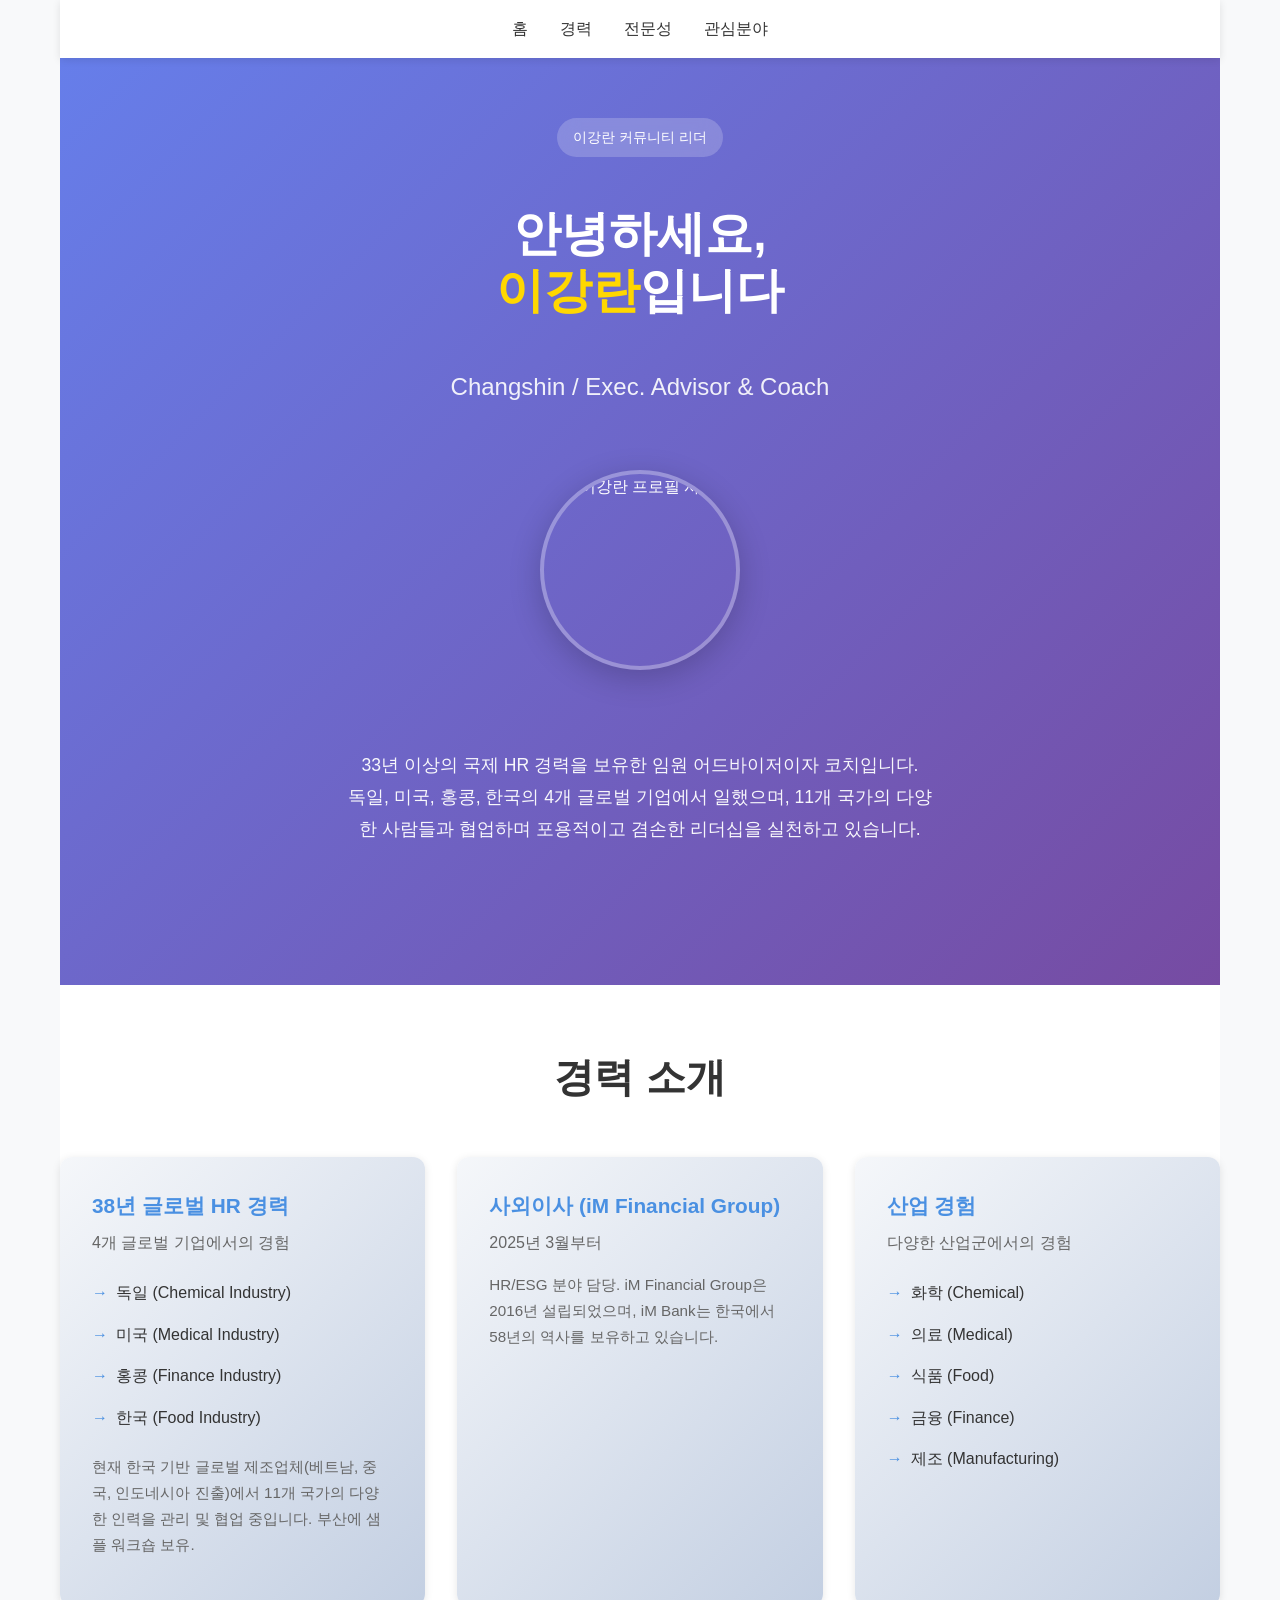
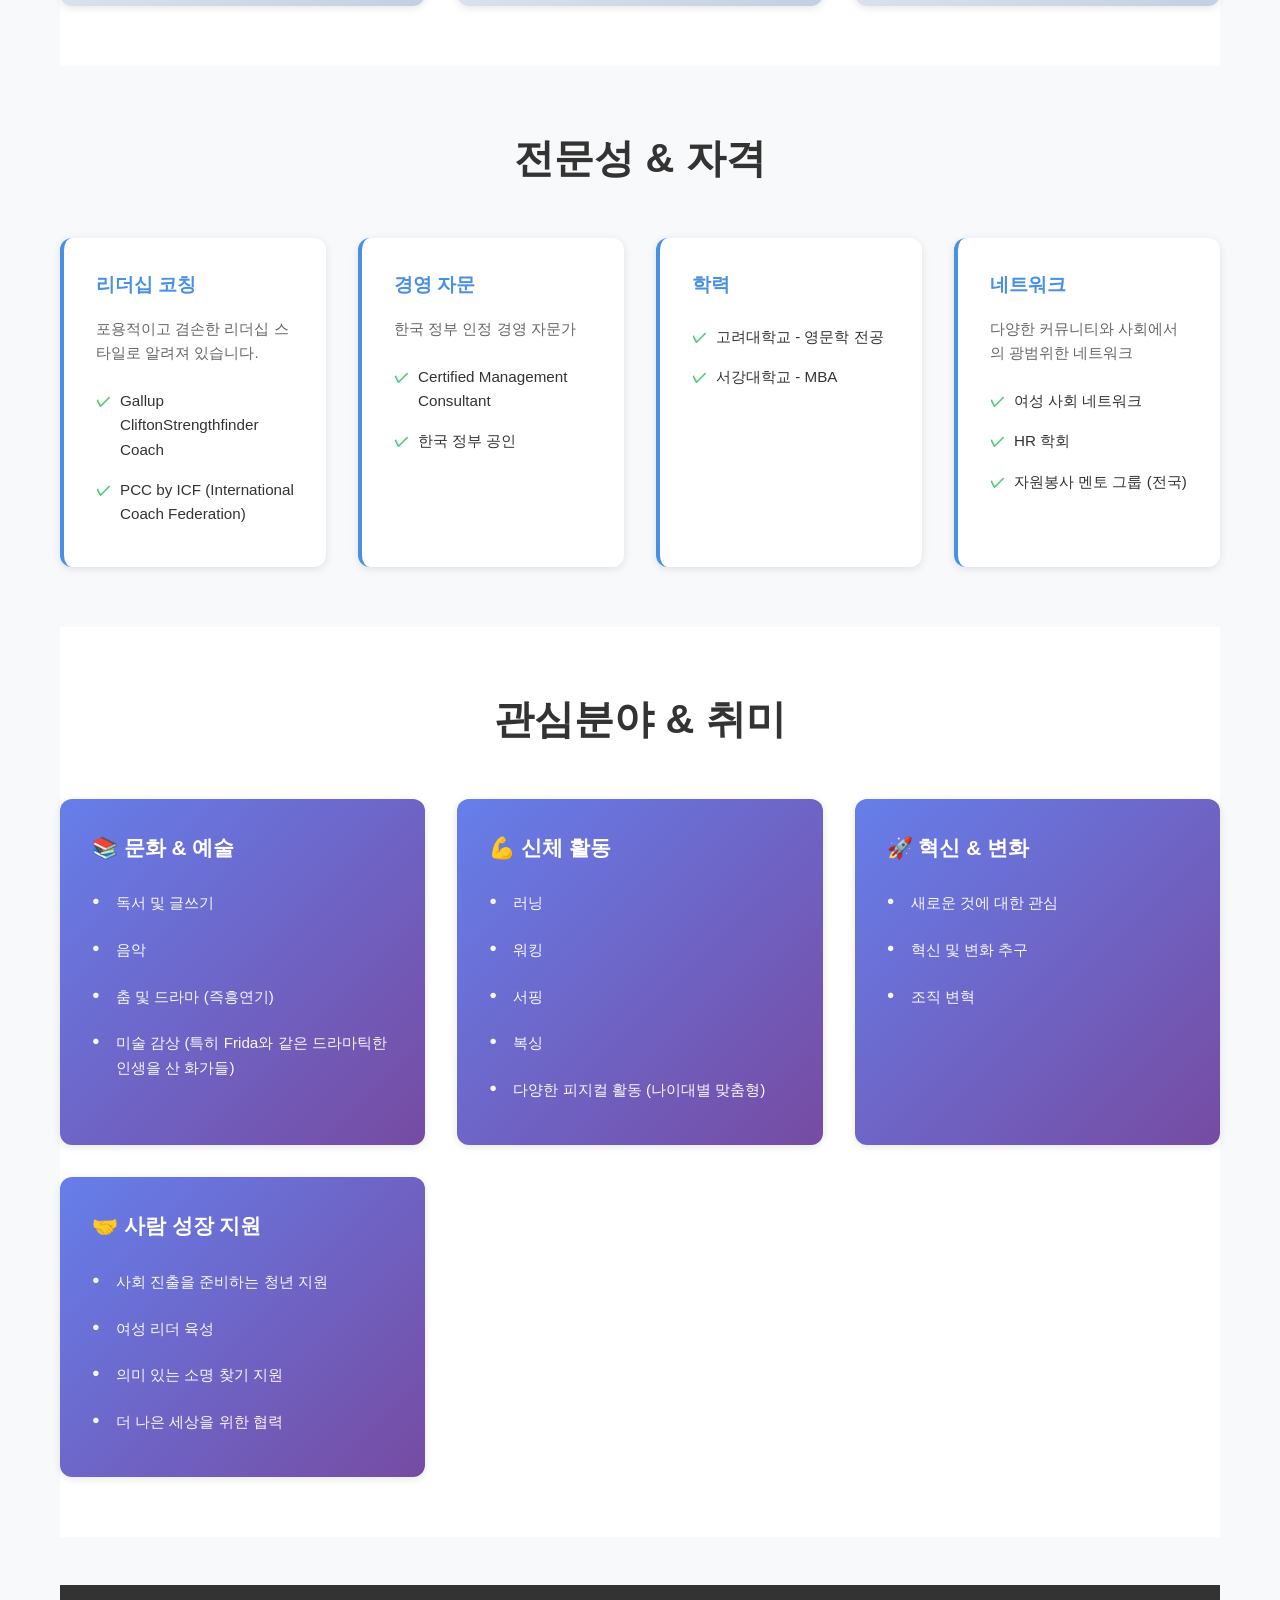
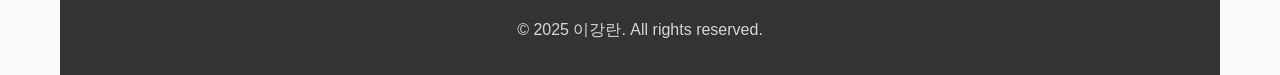
==== index.html @ 1a4e5a0e "초기 홈페이지 및 To-Do List 애플리케이션 업로드" ====
<!DOCTYPE html>
<html lang="ko">
<head>
    <meta charset="UTF-8">
    <meta name="viewport" content="width=device-width, initial-scale=1.0">
    <title>이강란 - Changshin / Exec. Advisor & Coach</title>
    <link rel="stylesheet" href="style.css">
</head>
<body>
    <div class="container">
        <!-- 헤더 -->
        <header class="header">
            <nav class="navbar">
                <ul class="nav-menu">
                    <li><a href="#home">홈</a></li>
                    <li><a href="#about">경력</a></li>
                    <li><a href="#expertise">전문성</a></li>
                    <li><a href="#interests">관심분야</a></li>
                </ul>
            </nav>
        </header>

        <!-- 메인 섹션 -->
        <section id="home" class="hero">
            <div class="hero-content">
                <div class="badge">이강란 커뮤니티 리더</div>
                
                <h1>안녕하세요,<br><span class="highlight">이강란</span>입니다</h1>
                
                <p class="subtitle">Changshin / Exec. Advisor & Coach</p>
                
                <!-- 프로필 이미지 -->
                <div class="profile-image-container">
                    <img src="profile.jpg" alt="이강란 프로필 사진" class="profile-image">
                </div>
                
                <p class="bio">
                    33년 이상의 국제 HR 경력을 보유한 임원 어드바이저이자 코치입니다.
                    <br>
                    독일, 미국, 홍콩, 한국의 4개 글로벌 기업에서 일했으며, 
                    11개 국가의 다양한 사람들과 협업하며 포용적이고 겸손한 리더십을 실천하고 있습니다.
                </p>

                <!-- 버튼 자리 (나중에 추가) -->
                <div class="buttons-container">
                    <!-- 버튼들이 여기 들어갈 예정 -->
                </div>
            </div>
        </section>

        <!-- 경력 섹션 -->
        <section id="about" class="about">
            <h2>경력 소개</h2>
            <div class="career-timeline">
                <div class="career-item">
                    <h3>38년 글로벌 HR 경력</h3>
                    <p>4개 글로벌 기업에서의 경험</p>
                    <ul>
                        <li>독일 (Chemical Industry)</li>
                        <li>미국 (Medical Industry)</li>
                        <li>홍콩 (Finance Industry)</li>
                        <li>한국 (Food Industry)</li>
                    </ul>
                    <p class="description">현재 한국 기반 글로벌 제조업체(베트남, 중국, 인도네시아 진출)에서 11개 국가의 다양한 인력을 관리 및 협업 중입니다. 부산에 샘플 워크숍 보유.</p>
                </div>

                <div class="career-item">
                    <h3>사외이사 (iM Financial Group)</h3>
                    <p>2025년 3월부터</p>
                    <p class="description">HR/ESG 분야 담당. iM Financial Group은 2016년 설립되었으며, iM Bank는 한국에서 58년의 역사를 보유하고 있습니다.</p>
                </div>

                <div class="career-item">
                    <h3>산업 경험</h3>
                    <p>다양한 산업군에서의 경험</p>
                    <ul>
                        <li>화학 (Chemical)</li>
                        <li>의료 (Medical)</li>
                        <li>식품 (Food)</li>
                        <li>금융 (Finance)</li>
                        <li>제조 (Manufacturing)</li>
                    </ul>
                </div>
            </div>
        </section>

        <!-- 전문성 섹션 -->
        <section id="expertise" class="expertise">
            <h2>전문성 & 자격</h2>
            <div class="expertise-grid">
                <div class="expertise-card">
                    <h3>리더십 코칭</h3>
                    <p>포용적이고 겸손한 리더십 스타일로 알려져 있습니다.</p>
                    <ul>
                        <li>Gallup CliftonStrengthfinder Coach</li>
                        <li>PCC by ICF (International Coach Federation)</li>
                    </ul>
                </div>

                <div class="expertise-card">
                    <h3>경영 자문</h3>
                    <p>한국 정부 인정 경영 자문가</p>
                    <ul>
                        <li>Certified Management Consultant</li>
                        <li>한국 정부 공인</li>
                    </ul>
                </div>

                <div class="expertise-card">
                    <h3>학력</h3>
                    <ul>
                        <li>고려대학교 - 영문학 전공</li>
                        <li>서강대학교 - MBA</li>
                    </ul>
                </div>

                <div class="expertise-card">
                    <h3>네트워크</h3>
                    <p>다양한 커뮤니티와 사회에서의 광범위한 네트워크</p>
                    <ul>
                        <li>여성 사회 네트워크</li>
                        <li>HR 학회</li>
                        <li>자원봉사 멘토 그룹 (전국)</li>
                    </ul>
                </div>
            </div>
        </section>

        <!-- 관심분야 & 취미 섹션 -->
        <section id="interests" class="interests">
            <h2>관심분야 & 취미</h2>
            <div class="interests-container">
                <div class="interest-category">
                    <h3>📚 문화 & 예술</h3>
                    <ul>
                        <li>독서 및 글쓰기</li>
                        <li>음악</li>
                        <li>춤 및 드라마 (즉흥연기)</li>
                        <li>미술 감상 (특히 Frida와 같은 드라마틱한 인생을 산 화가들)</li>
                    </ul>
                </div>

                <div class="interest-category">
                    <h3>💪 신체 활동</h3>
                    <ul>
                        <li>러닝</li>
                        <li>워킹</li>
                        <li>서핑</li>
                        <li>복싱</li>
                        <li>다양한 피지컬 활동 (나이대별 맞춤형)</li>
                    </ul>
                </div>

                <div class="interest-category">
                    <h3>🚀 혁신 & 변화</h3>
                    <ul>
                        <li>새로운 것에 대한 관심</li>
                        <li>혁신 및 변화 추구</li>
                        <li>조직 변혁</li>
                    </ul>
                </div>

                <div class="interest-category">
                    <h3>🤝 사람 성장 지원</h3>
                    <ul>
                        <li>사회 진출을 준비하는 청년 지원</li>
                        <li>여성 리더 육성</li>
                        <li>의미 있는 소명 찾기 지원</li>
                        <li>더 나은 세상을 위한 협력</li>
                    </ul>
                </div>
            </div>
        </section>

        <!-- 풋터 -->
        <footer class="footer">
            <p>&copy; 2025 이강란. All rights reserved.</p>
        </footer>
    </div>
</body>
</html>
---- style.css ----
/* 기본 스타일 */
* {
    margin: 0;
    padding: 0;
    box-sizing: border-box;
}

:root {
    --primary-color: #4a90e2;
    --secondary-color: #50c878;
    --text-dark: #333333;
    --text-light: #666666;
    --background: #f8f9fa;
    --white: #ffffff;
    --shadow: 0 2px 8px rgba(0, 0, 0, 0.1);
    --shadow-lg: 0 4px 16px rgba(0, 0, 0, 0.15);
}

body {
    font-family: -apple-system, BlinkMacSystemFont, 'Segoe UI', 'Noto Sans', Helvetica, Arial, sans-serif;
    line-height: 1.6;
    color: var(--text-dark);
    background-color: var(--background);
}

.container {
    max-width: 1200px;
    margin: 0 auto;
    padding: 0 20px;
}

/* 헤더 & 네비게이션 */
header.header {
    background-color: var(--white);
    padding: 1rem 0;
    position: sticky;
    top: 0;
    z-index: 100;
    box-shadow: var(--shadow);
}

.navbar {
    display: flex;
    justify-content: center;
}

.nav-menu {
    list-style: none;
    display: flex;
    gap: 2rem;
}

.nav-menu a {
    text-decoration: none;
    color: var(--text-dark);
    font-weight: 500;
    transition: color 0.3s ease;
}

.nav-menu a:hover {
    color: var(--primary-color);
}

/* 히어로 섹션 */
.hero {
    background: linear-gradient(135deg, #667eea 0%, #764ba2 100%);
    color: var(--white);
    padding: 60px 0;
    text-align: center;
}

.hero-content {
    display: flex;
    flex-direction: column;
    align-items: center;
    gap: 2rem;
}

.badge {
    display: inline-block;
    background-color: rgba(255, 255, 255, 0.2);
    padding: 8px 16px;
    border-radius: 20px;
    font-size: 0.9rem;
    font-weight: 500;
    backdrop-filter: blur(10px);
}

.hero h1 {
    font-size: 3rem;
    font-weight: 700;
    line-height: 1.2;
    margin: 1rem 0;
}

.hero h1 .highlight {
    color: #ffd700;
    display: inline-block;
}

.subtitle {
    font-size: 1.5rem;
    font-weight: 500;
    opacity: 0.9;
}

.bio {
    font-size: 1.1rem;
    max-width: 600px;
    line-height: 1.8;
    opacity: 0.95;
    margin: 1rem 0;
}

/* 프로필 이미지 */
.profile-image-container {
    display: flex;
    justify-content: center;
    margin: 2rem 0;
}

.profile-image {
    width: 200px;
    height: 200px;
    border-radius: 50%;
    object-fit: cover;
    border: 4px solid rgba(255, 255, 255, 0.3);
    box-shadow: 0 8px 32px rgba(0, 0, 0, 0.2);
    transition: transform 0.3s ease, box-shadow 0.3s ease;
}

.profile-image:hover {
    transform: scale(1.05);
    box-shadow: 0 12px 48px rgba(0, 0, 0, 0.3);
}

/* 버튼 컨테이너 */
.buttons-container {
    display: flex;
    gap: 1rem;
    flex-wrap: wrap;
    justify-content: center;
    margin-top: 2rem;
}

.btn {
    padding: 12px 28px;
    border: none;
    border-radius: 8px;
    font-size: 1rem;
    font-weight: 600;
    cursor: pointer;
    transition: all 0.3s ease;
    text-decoration: none;
    display: inline-block;
}

.btn-primary {
    background-color: var(--white);
    color: #667eea;
}

.btn-primary:hover {
    transform: translateY(-2px);
    box-shadow: var(--shadow-lg);
}

.btn-secondary {
    background-color: transparent;
    color: var(--white);
    border: 2px solid var(--white);
}

.btn-secondary:hover {
    background-color: var(--white);
    color: #667eea;
}

/* 섹션 기본 스타일 */
section {
    padding: 60px 0;
}

section h2 {
    font-size: 2.5rem;
    text-align: center;
    margin-bottom: 3rem;
    color: var(--text-dark);
}

/* 경력 섹션 */
.about {
    background-color: var(--white);
}

.career-timeline {
    display: grid;
    grid-template-columns: repeat(auto-fit, minmax(300px, 1fr));
    gap: 2rem;
}

.career-item {
    padding: 2rem;
    background: linear-gradient(135deg, #f5f7fa 0%, #c3cfe2 100%);
    border-radius: 12px;
    box-shadow: var(--shadow);
    transition: transform 0.3s ease, box-shadow 0.3s ease;
}

.career-item:hover {
    transform: translateY(-5px);
    box-shadow: var(--shadow-lg);
}

.career-item h3 {
    color: var(--primary-color);
    margin-bottom: 0.5rem;
    font-size: 1.3rem;
}

.career-item p {
    color: var(--text-light);
    margin-bottom: 1rem;
}

.description {
    font-size: 0.95rem;
    line-height: 1.7;
    color: var(--text-dark);
}

.career-item ul {
    list-style: none;
    margin: 1rem 0;
}

.career-item li {
    padding: 0.5rem 0;
    padding-left: 1.5rem;
    position: relative;
    color: var(--text-dark);
}

.career-item li:before {
    content: "→";
    position: absolute;
    left: 0;
    color: var(--primary-color);
    font-weight: bold;
}

/* 전문성 섹션 */
.expertise {
    background-color: var(--background);
}

.expertise-grid {
    display: grid;
    grid-template-columns: repeat(auto-fit, minmax(250px, 1fr));
    gap: 2rem;
}

.expertise-card {
    background: var(--white);
    padding: 2rem;
    border-radius: 12px;
    box-shadow: var(--shadow);
    border-left: 4px solid var(--primary-color);
    transition: all 0.3s ease;
}

.expertise-card:hover {
    transform: translateY(-5px);
    box-shadow: var(--shadow-lg);
}

.expertise-card h3 {
    color: var(--primary-color);
    margin-bottom: 1rem;
    font-size: 1.2rem;
}

.expertise-card p {
    color: var(--text-light);
    margin-bottom: 1rem;
    font-size: 0.95rem;
}

.expertise-card ul {
    list-style: none;
}

.expertise-card li {
    padding: 0.5rem 0;
    padding-left: 1.5rem;
    position: relative;
    color: var(--text-dark);
    font-size: 0.95rem;
}

.expertise-card li:before {
    content: "✓";
    position: absolute;
    left: 0;
    color: var(--secondary-color);
    font-weight: bold;
}

/* 관심분야 섹션 */
.interests {
    background-color: var(--white);
}

.interests-container {
    display: grid;
    grid-template-columns: repeat(auto-fit, minmax(280px, 1fr));
    gap: 2rem;
}

.interest-category {
    background: linear-gradient(135deg, #667eea 0%, #764ba2 100%);
    color: var(--white);
    padding: 2rem;
    border-radius: 12px;
    box-shadow: var(--shadow);
    transition: all 0.3s ease;
}

.interest-category:hover {
    transform: translateY(-5px);
    box-shadow: var(--shadow-lg);
}

.interest-category h3 {
    font-size: 1.3rem;
    margin-bottom: 1rem;
    font-weight: 600;
}

.interest-category ul {
    list-style: none;
}

.interest-category li {
    padding: 0.7rem 0;
    padding-left: 1.5rem;
    position: relative;
    font-size: 0.95rem;
    opacity: 0.95;
}

.interest-category li:before {
    content: "●";
    position: absolute;
    left: 0;
    font-size: 0.8rem;
}

/* 풋터 */
.footer {
    background-color: var(--text-dark);
    color: var(--white);
    text-align: center;
    padding: 2rem 0;
    margin-top: 3rem;
}

.footer p {
    opacity: 0.8;
}

/* 반응형 디자인 */
@media (max-width: 768px) {
    .hero h1 {
        font-size: 2rem;
    }

    .subtitle {
        font-size: 1.2rem;
    }

    .nav-menu {
        gap: 1rem;
    }

    .nav-menu a {
        font-size: 0.9rem;
    }

    section h2 {
        font-size: 1.8rem;
        margin-bottom: 2rem;
    }

    section {
        padding: 40px 0;
    }

    .career-timeline,
    .expertise-grid,
    .interests-container {
        gap: 1.5rem;
    }

    .profile-image {
        width: 150px;
        height: 150px;
    }

    .buttons-container {
        flex-direction: column;
        align-items: center;
    }

    .btn {
        width: 100%;
        max-width: 300px;
    }
}

@media (max-width: 480px) {
    .hero h1 {
        font-size: 1.5rem;
    }

    .hero {
        padding: 40px 0;
    }

    .nav-menu {
        flex-direction: column;
        gap: 0.5rem;
        text-align: center;
    }

    section h2 {
        font-size: 1.5rem;
    }

    .profile-image {
        width: 120px;
        height: 120px;
    }
}
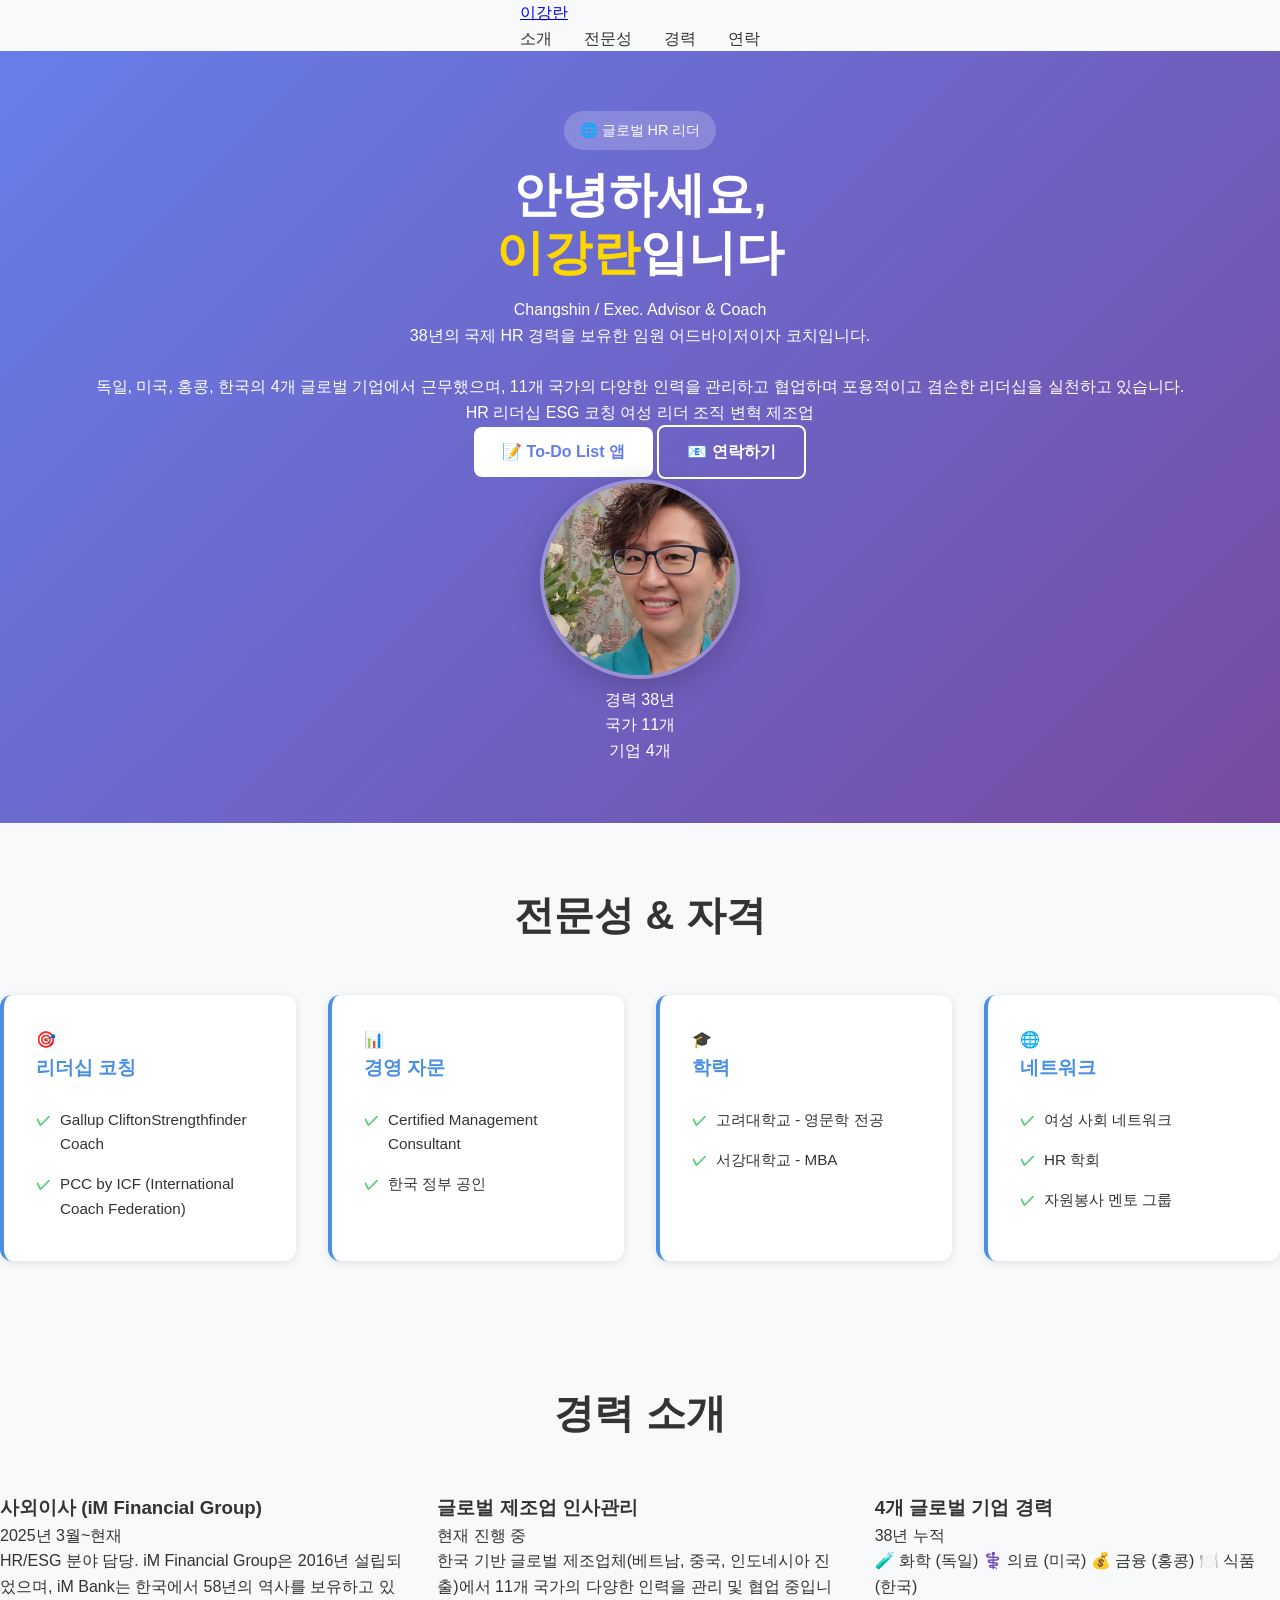
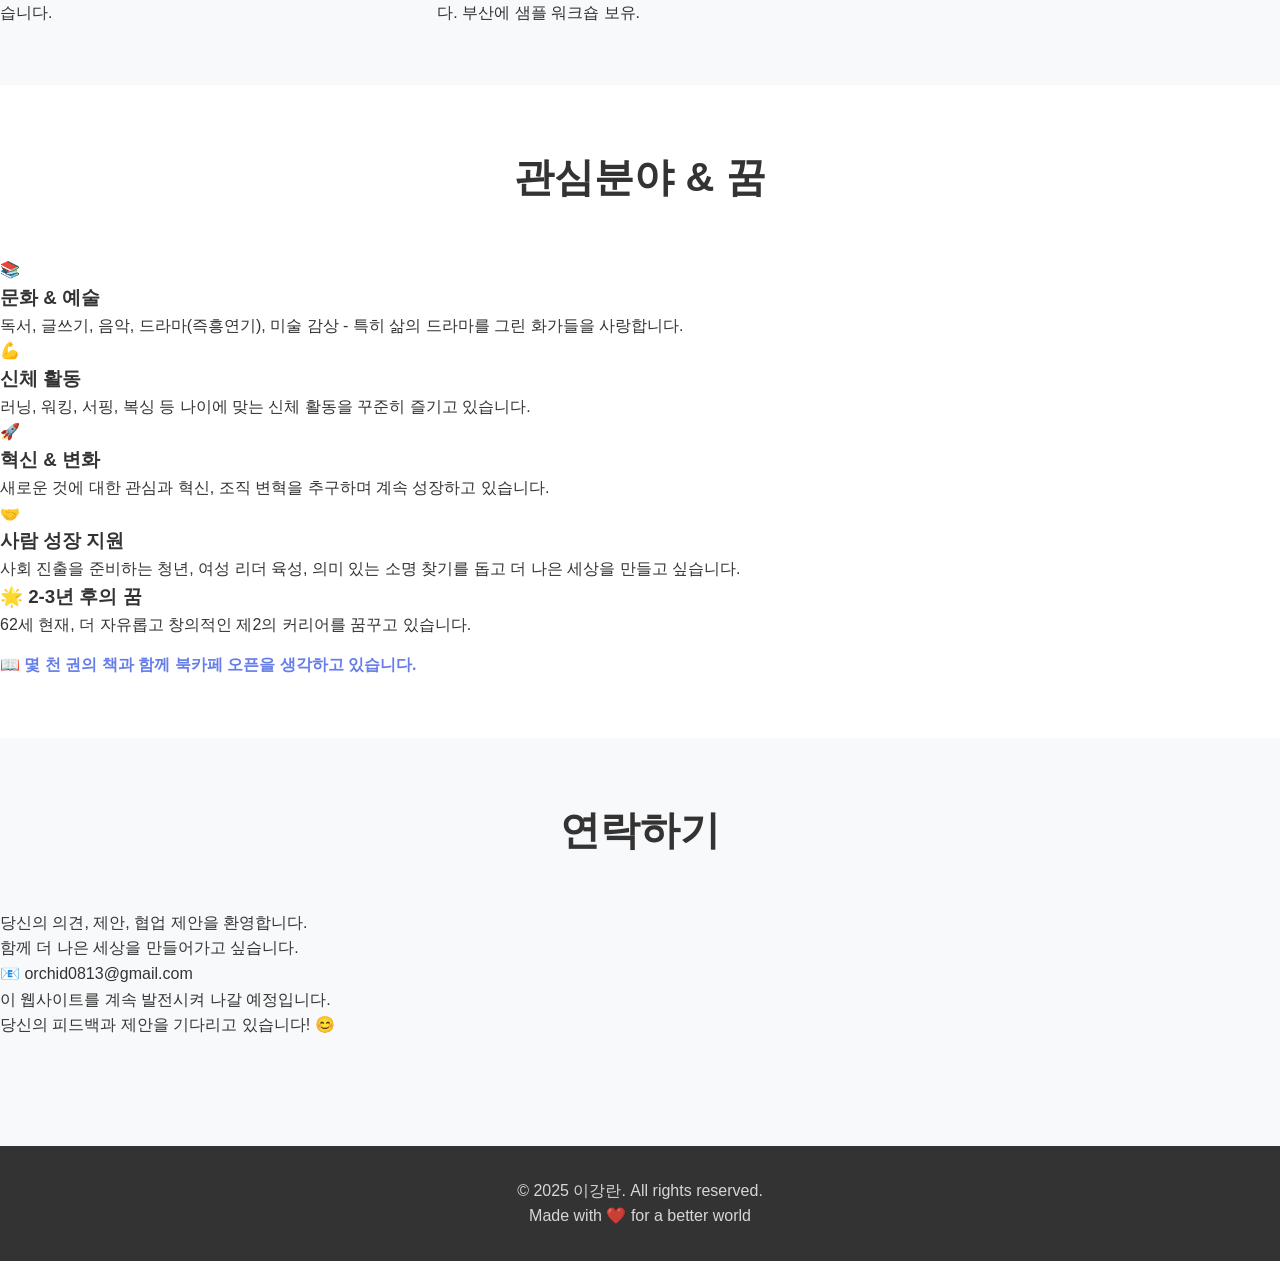
==== commit 37bd1c1d: "Kim Sung mi 스타일로 홈페이지 완전 리디자인" ====
--- a/index.html
+++ b/index.html
@@ -7,175 +7,248 @@
     <link rel="stylesheet" href="style.css">
 </head>
 <body>
-    <div class="container">
-        <!-- 헤더 -->
-        <header class="header">
-            <nav class="navbar">
+    <div class="main-container">
+        <!-- 네비게이션 -->
+        <nav class="navbar">
+            <div class="nav-content">
+                <a href="#" class="logo">이강란</a>
                 <ul class="nav-menu">
-                    <li><a href="#home">홈</a></li>
-                    <li><a href="#about">경력</a></li>
+                    <li><a href="#about">소개</a></li>
                     <li><a href="#expertise">전문성</a></li>
-                    <li><a href="#interests">관심분야</a></li>
+                    <li><a href="#career">경력</a></li>
+                    <li><a href="#contact">연락</a></li>
                 </ul>
-            </nav>
-        </header>
-
-        <!-- 메인 섹션 -->
-        <section id="home" class="hero">
-            <div class="hero-content">
-                <div class="badge">이강란 커뮤니티 리더</div>
-                
-                <h1>안녕하세요,<br><span class="highlight">이강란</span>입니다</h1>
-                
-                <p class="subtitle">Changshin / Exec. Advisor & Coach</p>
-                
-                <!-- 프로필 이미지 -->
-                <div class="profile-image-container">
-                    <img src="profile.jpg" alt="이강란 프로필 사진" class="profile-image">
-                </div>
-                
-                <p class="bio">
-                    33년 이상의 국제 HR 경력을 보유한 임원 어드바이저이자 코치입니다.
-                    <br>
-                    독일, 미국, 홍콩, 한국의 4개 글로벌 기업에서 일했으며, 
-                    11개 국가의 다양한 사람들과 협업하며 포용적이고 겸손한 리더십을 실천하고 있습니다.
-                </p>
-
-                <!-- 버튼 자리 (나중에 추가) -->
-                <div class="buttons-container">
-                    <!-- 버튼들이 여기 들어갈 예정 -->
+            </div>
+        </nav>
+
+        <!-- 메인 히어로 섹션 -->
+        <section class="hero" id="about">
+            <div class="hero-wrapper">
+                <!-- 좌측: 프로필 정보 -->
+                <div class="hero-left">
+                    <div class="badge-container">
+                        <span class="badge">🌐 글로벌 HR 리더</span>
+                    </div>
+                    
+                    <h1 class="hero-title">
+                        안녕하세요,<br>
+                        <span class="highlight">이강란</span>입니다
+                    </h1>
+                    
+                    <p class="hero-subtitle">Changshin / Exec. Advisor & Coach</p>
+                    
+                    <p class="hero-description">
+                        38년의 국제 HR 경력을 보유한 임원 어드바이저이자 코치입니다.
+                        <br><br>
+                        독일, 미국, 홍콩, 한국의 4개 글로벌 기업에서 근무했으며, 
+                        11개 국가의 다양한 인력을 관리하고 협업하며 포용적이고 겸손한 리더십을 실천하고 있습니다.
+                    </p>
+
+                    <!-- 역할/분야 태그 -->
+                    <div class="tags-container">
+                        <span class="tag">HR 리더십</span>
+                        <span class="tag">ESG</span>
+                        <span class="tag">코칭</span>
+                        <span class="tag">여성 리더</span>
+                        <span class="tag">조직 변혁</span>
+                        <span class="tag">제조업</span>
+                    </div>
+
+                    <!-- 액션 버튼 -->
+                    <div class="cta-buttons">
+                        <a href="todo.html" class="btn btn-primary">📝 To-Do List 앱</a>
+                        <a href="#contact" class="btn btn-secondary">📧 연락하기</a>
+                    </div>
+                </div>
+
+                <!-- 우측: 프로필 사진 -->
+                <div class="hero-right">
+                    <div class="profile-circle">
+                        <img src="profile.jpg.jpeg" alt="이강란 프로필 사진" class="profile-image">
+                    </div>
+                    <div class="profile-info">
+                        <div class="info-item">
+                            <span class="info-label">경력</span>
+                            <span class="info-value">38년</span>
+                        </div>
+                        <div class="info-item">
+                            <span class="info-label">국가</span>
+                            <span class="info-value">11개</span>
+                        </div>
+                        <div class="info-item">
+                            <span class="info-label">기업</span>
+                            <span class="info-value">4개</span>
+                        </div>
+                    </div>
+                </div>
+            </div>
+        </section>
+
+        <!-- 전문성 섹션 -->
+        <section class="expertise" id="expertise">
+            <div class="section-wrapper">
+                <h2>전문성 & 자격</h2>
+                
+                <div class="expertise-grid">
+                    <div class="expertise-card">
+                        <div class="expertise-icon">🎯</div>
+                        <h3>리더십 코칭</h3>
+                        <ul>
+                            <li>Gallup CliftonStrengthfinder Coach</li>
+                            <li>PCC by ICF (International Coach Federation)</li>
+                        </ul>
+                    </div>
+
+                    <div class="expertise-card">
+                        <div class="expertise-icon">📊</div>
+                        <h3>경영 자문</h3>
+                        <ul>
+                            <li>Certified Management Consultant</li>
+                            <li>한국 정부 공인</li>
+                        </ul>
+                    </div>
+
+                    <div class="expertise-card">
+                        <div class="expertise-icon">🎓</div>
+                        <h3>학력</h3>
+                        <ul>
+                            <li>고려대학교 - 영문학 전공</li>
+                            <li>서강대학교 - MBA</li>
+                        </ul>
+                    </div>
+
+                    <div class="expertise-card">
+                        <div class="expertise-icon">🌐</div>
+                        <h3>네트워크</h3>
+                        <ul>
+                            <li>여성 사회 네트워크</li>
+                            <li>HR 학회</li>
+                            <li>자원봉사 멘토 그룹</li>
+                        </ul>
+                    </div>
                 </div>
             </div>
         </section>
 
         <!-- 경력 섹션 -->
-        <section id="about" class="about">
-            <h2>경력 소개</h2>
-            <div class="career-timeline">
-                <div class="career-item">
-                    <h3>38년 글로벌 HR 경력</h3>
-                    <p>4개 글로벌 기업에서의 경험</p>
-                    <ul>
-                        <li>독일 (Chemical Industry)</li>
-                        <li>미국 (Medical Industry)</li>
-                        <li>홍콩 (Finance Industry)</li>
-                        <li>한국 (Food Industry)</li>
-                    </ul>
-                    <p class="description">현재 한국 기반 글로벌 제조업체(베트남, 중국, 인도네시아 진출)에서 11개 국가의 다양한 인력을 관리 및 협업 중입니다. 부산에 샘플 워크숍 보유.</p>
-                </div>
-
-                <div class="career-item">
-                    <h3>사외이사 (iM Financial Group)</h3>
-                    <p>2025년 3월부터</p>
-                    <p class="description">HR/ESG 분야 담당. iM Financial Group은 2016년 설립되었으며, iM Bank는 한국에서 58년의 역사를 보유하고 있습니다.</p>
-                </div>
-
-                <div class="career-item">
-                    <h3>산업 경험</h3>
-                    <p>다양한 산업군에서의 경험</p>
-                    <ul>
-                        <li>화학 (Chemical)</li>
-                        <li>의료 (Medical)</li>
-                        <li>식품 (Food)</li>
-                        <li>금융 (Finance)</li>
-                        <li>제조 (Manufacturing)</li>
-                    </ul>
-                </div>
-            </div>
-        </section>
-
-        <!-- 전문성 섹션 -->
-        <section id="expertise" class="expertise">
-            <h2>전문성 & 자격</h2>
-            <div class="expertise-grid">
-                <div class="expertise-card">
-                    <h3>리더십 코칭</h3>
-                    <p>포용적이고 겸손한 리더십 스타일로 알려져 있습니다.</p>
-                    <ul>
-                        <li>Gallup CliftonStrengthfinder Coach</li>
-                        <li>PCC by ICF (International Coach Federation)</li>
-                    </ul>
-                </div>
-
-                <div class="expertise-card">
-                    <h3>경영 자문</h3>
-                    <p>한국 정부 인정 경영 자문가</p>
-                    <ul>
-                        <li>Certified Management Consultant</li>
-                        <li>한국 정부 공인</li>
-                    </ul>
-                </div>
-
-                <div class="expertise-card">
-                    <h3>학력</h3>
-                    <ul>
-                        <li>고려대학교 - 영문학 전공</li>
-                        <li>서강대학교 - MBA</li>
-                    </ul>
-                </div>
-
-                <div class="expertise-card">
-                    <h3>네트워크</h3>
-                    <p>다양한 커뮤니티와 사회에서의 광범위한 네트워크</p>
-                    <ul>
-                        <li>여성 사회 네트워크</li>
-                        <li>HR 학회</li>
-                        <li>자원봉사 멘토 그룹 (전국)</li>
-                    </ul>
-                </div>
-            </div>
-        </section>
-
-        <!-- 관심분야 & 취미 섹션 -->
-        <section id="interests" class="interests">
-            <h2>관심분야 & 취미</h2>
-            <div class="interests-container">
-                <div class="interest-category">
-                    <h3>📚 문화 & 예술</h3>
-                    <ul>
-                        <li>독서 및 글쓰기</li>
-                        <li>음악</li>
-                        <li>춤 및 드라마 (즉흥연기)</li>
-                        <li>미술 감상 (특히 Frida와 같은 드라마틱한 인생을 산 화가들)</li>
-                    </ul>
-                </div>
-
-                <div class="interest-category">
-                    <h3>💪 신체 활동</h3>
-                    <ul>
-                        <li>러닝</li>
-                        <li>워킹</li>
-                        <li>서핑</li>
-                        <li>복싱</li>
-                        <li>다양한 피지컬 활동 (나이대별 맞춤형)</li>
-                    </ul>
-                </div>
-
-                <div class="interest-category">
-                    <h3>🚀 혁신 & 변화</h3>
-                    <ul>
-                        <li>새로운 것에 대한 관심</li>
-                        <li>혁신 및 변화 추구</li>
-                        <li>조직 변혁</li>
-                    </ul>
-                </div>
-
-                <div class="interest-category">
-                    <h3>🤝 사람 성장 지원</h3>
-                    <ul>
-                        <li>사회 진출을 준비하는 청년 지원</li>
-                        <li>여성 리더 육성</li>
-                        <li>의미 있는 소명 찾기 지원</li>
-                        <li>더 나은 세상을 위한 협력</li>
-                    </ul>
-                </div>
-            </div>
-        </section>
-
-        <!-- 풋터 -->
+        <section class="career" id="career">
+            <div class="section-wrapper">
+                <h2>경력 소개</h2>
+                
+                <div class="career-timeline">
+                    <div class="timeline-item">
+                        <div class="timeline-dot"></div>
+                        <div class="timeline-content">
+                            <h3>사외이사 (iM Financial Group)</h3>
+                            <p class="timeline-date">2025년 3월~현재</p>
+                            <p class="timeline-desc">
+                                HR/ESG 분야 담당. iM Financial Group은 2016년 설립되었으며, 
+                                iM Bank는 한국에서 58년의 역사를 보유하고 있습니다.
+                            </p>
+                        </div>
+                    </div>
+
+                    <div class="timeline-item">
+                        <div class="timeline-dot"></div>
+                        <div class="timeline-content">
+                            <h3>글로벌 제조업 인사관리</h3>
+                            <p class="timeline-date">현재 진행 중</p>
+                            <p class="timeline-desc">
+                                한국 기반 글로벌 제조업체(베트남, 중국, 인도네시아 진출)에서 
+                                11개 국가의 다양한 인력을 관리 및 협업 중입니다. 부산에 샘플 워크숍 보유.
+                            </p>
+                        </div>
+                    </div>
+
+                    <div class="timeline-item">
+                        <div class="timeline-dot"></div>
+                        <div class="timeline-content">
+                            <h3>4개 글로벌 기업 경력</h3>
+                            <p class="timeline-date">38년 누적</p>
+                            <div class="industry-list">
+                                <span class="industry">🧪 화학 (독일)</span>
+                                <span class="industry">⚕️ 의료 (미국)</span>
+                                <span class="industry">💰 금융 (홍콩)</span>
+                                <span class="industry">🍽️ 식품 (한국)</span>
+                            </div>
+                        </div>
+                    </div>
+                </div>
+            </div>
+        </section>
+
+        <!-- 관심 분야 섹션 -->
+        <section class="interests">
+            <div class="section-wrapper">
+                <h2>관심분야 & 꿈</h2>
+                
+                <div class="interests-grid">
+                    <div class="interest-card">
+                        <div class="interest-icon">📚</div>
+                        <h3>문화 & 예술</h3>
+                        <p>독서, 글쓰기, 음악, 드라마(즉흥연기), 미술 감상 - 특히 삶의 드라마를 그린 화가들을 사랑합니다.</p>
+                    </div>
+
+                    <div class="interest-card">
+                        <div class="interest-icon">💪</div>
+                        <h3>신체 활동</h3>
+                        <p>러닝, 워킹, 서핑, 복싱 등 나이에 맞는 신체 활동을 꾸준히 즐기고 있습니다.</p>
+                    </div>
+
+                    <div class="interest-card">
+                        <div class="interest-icon">🚀</div>
+                        <h3>혁신 & 변화</h3>
+                        <p>새로운 것에 대한 관심과 혁신, 조직 변혁을 추구하며 계속 성장하고 있습니다.</p>
+                    </div>
+
+                    <div class="interest-card">
+                        <div class="interest-icon">🤝</div>
+                        <h3>사람 성장 지원</h3>
+                        <p>사회 진출을 준비하는 청년, 여성 리더 육성, 의미 있는 소명 찾기를 돕고 더 나은 세상을 만들고 싶습니다.</p>
+                    </div>
+                </div>
+
+                <div class="dream-box">
+                    <h3>🌟 2-3년 후의 꿈</h3>
+                    <p>62세 현재, 더 자유롭고 창의적인 제2의 커리어를 꿈꾸고 있습니다.</p>
+                    <p style="margin-top: 15px; font-weight: 600; color: #667eea;">
+                        📖 몇 천 권의 책과 함께 북카페 오픈을 생각하고 있습니다.
+                    </p>
+                </div>
+            </div>
+        </section>
+
+        <!-- 연락 섹션 -->
+        <section class="contact" id="contact">
+            <div class="section-wrapper">
+                <h2>연락하기</h2>
+                
+                <div class="contact-content">
+                    <p class="contact-intro">
+                        당신의 의견, 제안, 협업 제안을 환영합니다.<br>
+                        함께 더 나은 세상을 만들어가고 싶습니다.
+                    </p>
+                    
+                    <div class="contact-info">
+                        <div class="info-box">
+                            <span class="icon">📧</span>
+                            <span class="text">orchid0813@gmail.com</span>
+                        </div>
+                    </div>
+
+                    <p class="contact-note">
+                        이 웹사이트를 계속 발전시켜 나갈 예정입니다.<br>
+                        당신의 피드백과 제안을 기다리고 있습니다! 😊
+                    </p>
+                </div>
+            </div>
+        </section>
+
+        <!-- 푸터 -->
         <footer class="footer">
             <p>&copy; 2025 이강란. All rights reserved.</p>
+            <p>Made with ❤️ for a better world</p>
         </footer>
     </div>
 </body>
-</html>+</html>
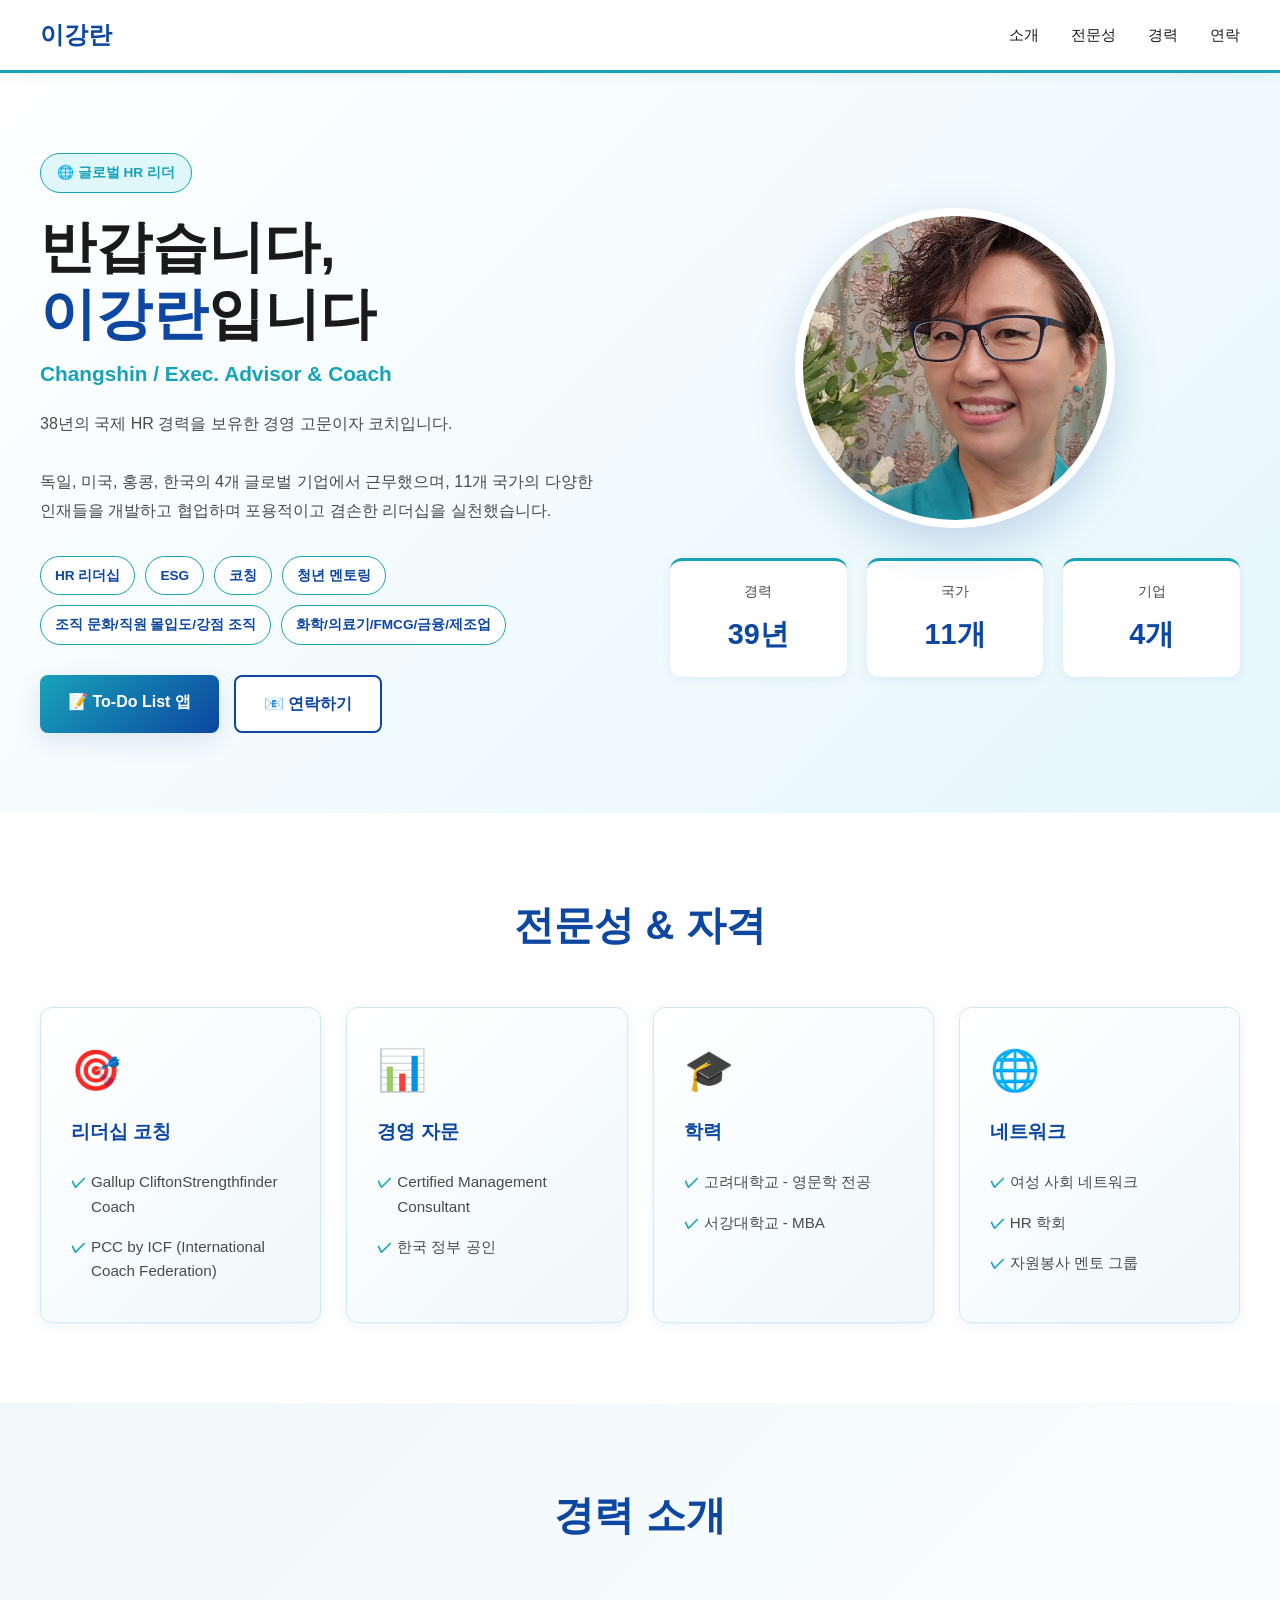
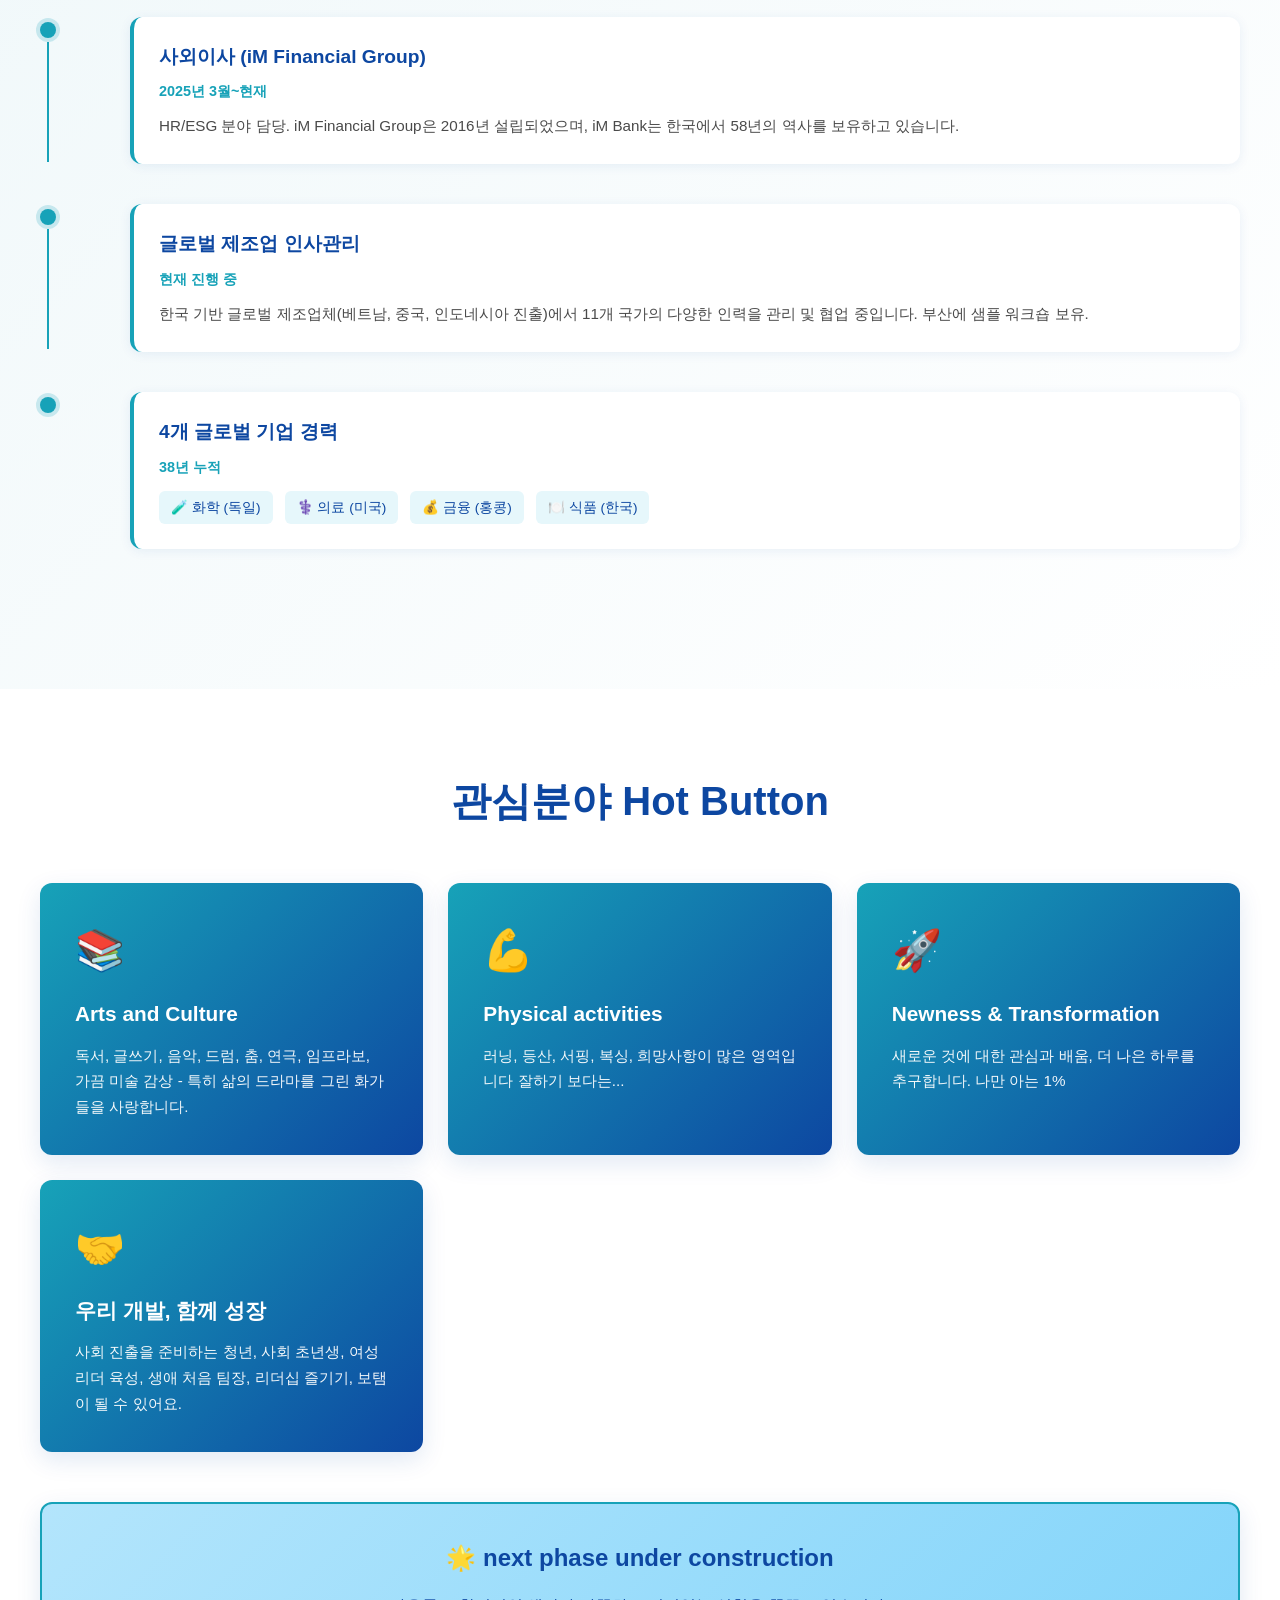
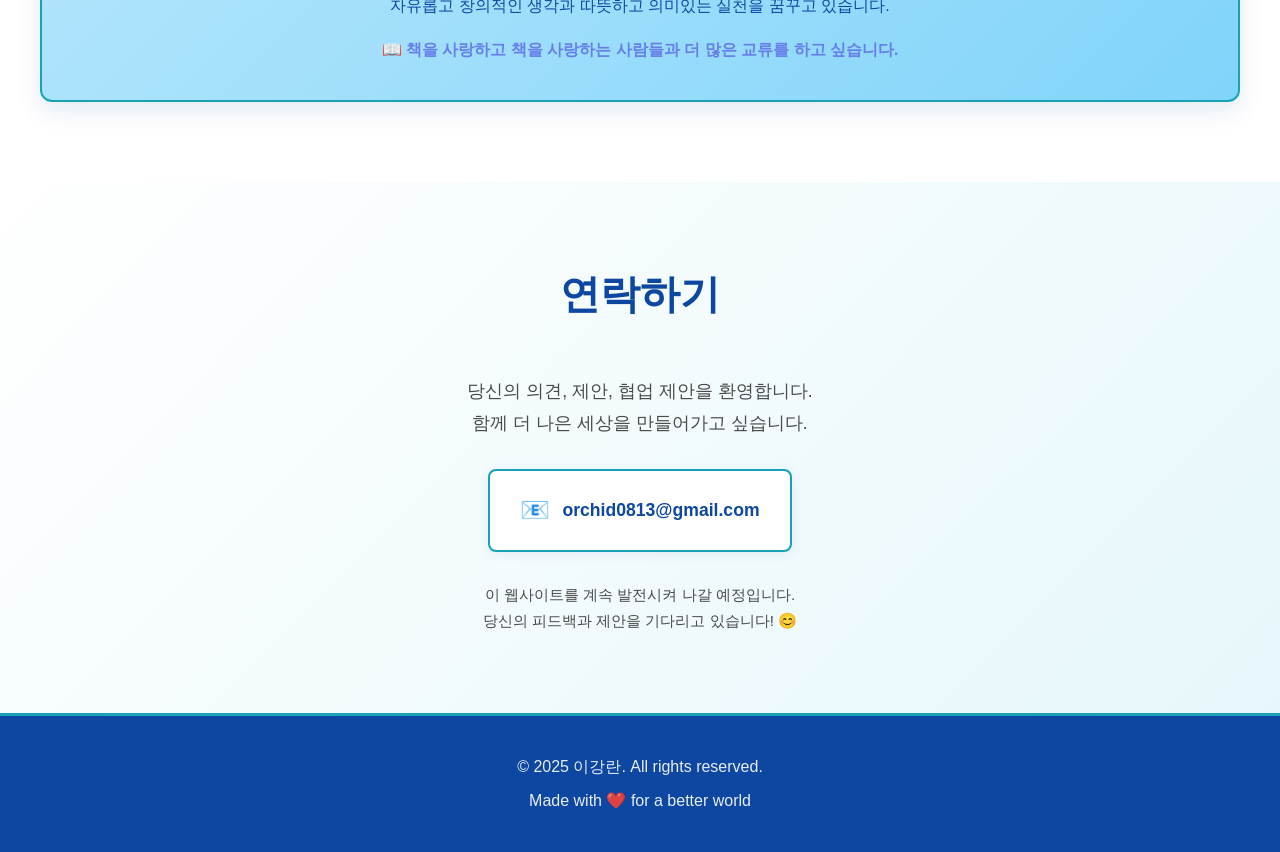
==== commit 87ae1f2d: "Revise titles and descriptions in index.html Updated various text elements for clarity and consisten" ====
--- a/index.html
+++ b/index.html
@@ -3,7 +3,7 @@
 <head>
     <meta charset="UTF-8">
     <meta name="viewport" content="width=device-width, initial-scale=1.0">
-    <title>이강란 - Changshin / Exec. Advisor & Coach</title>
+    <title>이강란 - Changshin / Executive Advisor & Coach</title>
     <link rel="stylesheet" href="style.css">
 </head>
 <body>
@@ -31,17 +31,17 @@
                     </div>
                     
                     <h1 class="hero-title">
-                        안녕하세요,<br>
+                        반갑습니다,<br>
                         <span class="highlight">이강란</span>입니다
                     </h1>
                     
                     <p class="hero-subtitle">Changshin / Exec. Advisor & Coach</p>
                     
                     <p class="hero-description">
-                        38년의 국제 HR 경력을 보유한 임원 어드바이저이자 코치입니다.
+                        38년의 국제 HR 경력을 보유한 경영 고문이자 코치입니다.
                         <br><br>
                         독일, 미국, 홍콩, 한국의 4개 글로벌 기업에서 근무했으며, 
-                        11개 국가의 다양한 인력을 관리하고 협업하며 포용적이고 겸손한 리더십을 실천하고 있습니다.
+                        11개 국가의 다양한 인재들을 개발하고 협업하며 포용적이고 겸손한 리더십을 실천했습니다.
                     </p>
 
                     <!-- 역할/분야 태그 -->
@@ -49,9 +49,9 @@
                         <span class="tag">HR 리더십</span>
                         <span class="tag">ESG</span>
                         <span class="tag">코칭</span>
-                        <span class="tag">여성 리더</span>
-                        <span class="tag">조직 변혁</span>
-                        <span class="tag">제조업</span>
+                        <span class="tag">청년 멘토링</span>
+                        <span class="tag">조직 문화/직원 몰입도/강점 조직</span>
+                        <span class="tag">화학/의료기/FMCG/금융/제조업</span>
                     </div>
 
                     <!-- 액션 버튼 -->
@@ -69,7 +69,7 @@
                     <div class="profile-info">
                         <div class="info-item">
                             <span class="info-label">경력</span>
-                            <span class="info-value">38년</span>
+                            <span class="info-value">39년</span>
                         </div>
                         <div class="info-item">
                             <span class="info-label">국가</span>
@@ -180,39 +180,39 @@
         <!-- 관심 분야 섹션 -->
         <section class="interests">
             <div class="section-wrapper">
-                <h2>관심분야 & 꿈</h2>
+                <h2>관심분야 Hot Button</h2>
                 
                 <div class="interests-grid">
                     <div class="interest-card">
                         <div class="interest-icon">📚</div>
-                        <h3>문화 & 예술</h3>
-                        <p>독서, 글쓰기, 음악, 드라마(즉흥연기), 미술 감상 - 특히 삶의 드라마를 그린 화가들을 사랑합니다.</p>
+                        <h3>Arts and Culture</h3>
+                        <p>독서, 글쓰기, 음악, 드럼, 춤, 연극, 임프라보, 가끔 미술 감상 - 특히 삶의 드라마를 그린 화가들을 사랑합니다.</p>
                     </div>
 
                     <div class="interest-card">
                         <div class="interest-icon">💪</div>
-                        <h3>신체 활동</h3>
-                        <p>러닝, 워킹, 서핑, 복싱 등 나이에 맞는 신체 활동을 꾸준히 즐기고 있습니다.</p>
+                        <h3>Physical activities</h3>
+                        <p>러닝, 등산, 서핑, 복싱, 희망사항이 많은 영역입니다 잘하기 보다는...</p>
                     </div>
 
                     <div class="interest-card">
                         <div class="interest-icon">🚀</div>
-                        <h3>혁신 & 변화</h3>
-                        <p>새로운 것에 대한 관심과 혁신, 조직 변혁을 추구하며 계속 성장하고 있습니다.</p>
+                        <h3>Newness & Transformation</h3>
+                        <p>새로운 것에 대한 관심과 배움, 더 나은 하루를 추구합니다. 나만 아는 1%</p>
                     </div>
 
                     <div class="interest-card">
                         <div class="interest-icon">🤝</div>
-                        <h3>사람 성장 지원</h3>
-                        <p>사회 진출을 준비하는 청년, 여성 리더 육성, 의미 있는 소명 찾기를 돕고 더 나은 세상을 만들고 싶습니다.</p>
+                        <h3>우리 개발, 함께 성장</h3>
+                        <p>사회 진출을 준비하는 청년, 사회 초년생, 여성 리더 육성, 생애 처음 팀장, 리더십 즐기기, 보탬이 될 수 있어요.</p>
                     </div>
                 </div>
 
                 <div class="dream-box">
-                    <h3>🌟 2-3년 후의 꿈</h3>
-                    <p>62세 현재, 더 자유롭고 창의적인 제2의 커리어를 꿈꾸고 있습니다.</p>
+                    <h3>🌟 next phase under construction</h3>
+                    <p>자유롭고 창의적인 생각과 따뜻하고 의미있는 실천을 꿈꾸고 있습니다.</p>
                     <p style="margin-top: 15px; font-weight: 600; color: #667eea;">
-                        📖 몇 천 권의 책과 함께 북카페 오픈을 생각하고 있습니다.
+                        📖 책을 사랑하고 책을 사랑하는 사람들과 더 많은 교류를 하고 싶습니다.
                     </p>
                 </div>
             </div>
--- a/style.css
+++ b/style.css
@@ -1,4 +1,4 @@
-/* 기본 스타일 */
+/* ==================== 기본 스타일 ==================== */
 * {
     margin: 0;
     padding: 0;
@@ -6,42 +6,59 @@
 }
 
 :root {
-    --primary-color: #4a90e2;
-    --secondary-color: #50c878;
-    --text-dark: #333333;
-    --text-light: #666666;
-    --background: #f8f9fa;
+    --turquoise: #17a2b8;
+    --cobalt: #0d47a1;
+    --cobalt-dark: #0a3d91;
     --white: #ffffff;
-    --shadow: 0 2px 8px rgba(0, 0, 0, 0.1);
-    --shadow-lg: 0 4px 16px rgba(0, 0, 0, 0.15);
+    --light-bg: #f0f8fa;
+    --text-dark: #1a1a1a;
+    --text-light: #4a4a4a;
+    --shadow: 0 2px 12px rgba(13, 71, 161, 0.08);
+    --shadow-lg: 0 8px 24px rgba(13, 71, 161, 0.12);
+    --border-color: #d0e8f2;
+}
+
+html {
+    scroll-behavior: smooth;
 }
 
 body {
     font-family: -apple-system, BlinkMacSystemFont, 'Segoe UI', 'Noto Sans', Helvetica, Arial, sans-serif;
     line-height: 1.6;
     color: var(--text-dark);
-    background-color: var(--background);
-}
-
-.container {
-    max-width: 1200px;
+    background-color: var(--light-bg);
+}
+
+.main-container {
+    max-width: 1400px;
     margin: 0 auto;
-    padding: 0 20px;
-}
-
-/* 헤더 & 네비게이션 */
-header.header {
-    background-color: var(--white);
-    padding: 1rem 0;
+}
+
+/* ==================== 네비게이션 ==================== */
+.navbar {
+    background: var(--white);
+    box-shadow: var(--shadow);
     position: sticky;
     top: 0;
-    z-index: 100;
-    box-shadow: var(--shadow);
-}
-
-.navbar {
+    z-index: 1000;
+    border-bottom: 3px solid var(--turquoise);
+}
+
+.nav-content {
+    max-width: 1400px;
+    margin: 0 auto;
+    padding: 0 40px;
     display: flex;
-    justify-content: center;
+    justify-content: space-between;
+    align-items: center;
+    height: 70px;
+}
+
+.logo {
+    font-size: 1.5rem;
+    font-weight: 700;
+    color: var(--cobalt);
+    text-decoration: none;
 }
 
 .nav-menu {
@@ -54,236 +71,256 @@
     text-decoration: none;
     color: var(--text-dark);
     font-weight: 500;
+    font-size: 0.95rem;
     transition: color 0.3s ease;
 }
 
 .nav-menu a:hover {
-    color: var(--primary-color);
-}
-
-/* 히어로 섹션 */
+    color: var(--turquoise);
+}
+
+/* ==================== 히어로 섹션 ==================== */
 .hero {
-    background: linear-gradient(135deg, #667eea 0%, #764ba2 100%);
+    padding: 80px 40px;
+    background: linear-gradient(135deg, #ffffff 0%, #e6f7fb 100%);
+}
+
+.hero-wrapper {
+    max-width: 1400px;
+    margin: 0 auto;
+    display: grid;
+    grid-template-columns: 1fr 1fr;
+    gap: 60px;
+    align-items: center;
+}
+
+.badge-container {
+    margin-bottom: 20px;
+}
+
+.badge {
+    display: inline-block;
+    background: #e0f7fa;
+    color: var(--turquoise);
+    padding: 8px 16px;
+    border-radius: 20px;
+    font-size: 0.85rem;
+    font-weight: 600;
+    border: 1px solid var(--turquoise);
+}
+
+.hero-title {
+    font-size: 3.5rem;
+    font-weight: 700;
+    line-height: 1.2;
+    margin-bottom: 10px;
+    color: var(--text-dark);
+}
+
+.hero-title .highlight {
+    color: var(--cobalt);
+    font-weight: 800;
+}
+
+.hero-subtitle {
+    font-size: 1.3rem;
+    color: var(--turquoise);
+    font-weight: 600;
+    margin-bottom: 20px;
+}
+
+.hero-description {
+    font-size: 1rem;
+    line-height: 1.8;
+    color: var(--text-light);
+    margin-bottom: 30px;
+}
+
+/* 태그 */
+.tags-container {
+    display: flex;
+    flex-wrap: wrap;
+    gap: 10px;
+    margin-bottom: 30px;
+}
+
+.tag {
+    background: var(--white);
+    color: var(--cobalt);
+    padding: 8px 14px;
+    border-radius: 20px;
+    font-size: 0.85rem;
+    font-weight: 600;
+    border: 1.5px solid var(--turquoise);
+    transition: all 0.3s ease;
+}
+
+.tag:hover {
+    background: var(--turquoise);
     color: var(--white);
-    padding: 60px 0;
+    border-color: var(--turquoise);
+    transform: translateY(-2px);
+}
+
+/* CTA 버튼 */
+.cta-buttons {
+    display: flex;
+    gap: 15px;
+    margin-top: 30px;
+}
+
+.btn {
+    padding: 14px 28px;
+    border-radius: 8px;
+    text-decoration: none;
+    font-weight: 600;
+    font-size: 1rem;
+    transition: all 0.3s ease;
+    display: inline-block;
     text-align: center;
-}
-
-.hero-content {
+    cursor: pointer;
+    border: none;
+}
+
+.btn-primary {
+    background: linear-gradient(135deg, var(--turquoise) 0%, var(--cobalt) 100%);
+    color: var(--white);
+    box-shadow: var(--shadow-lg);
+}
+
+.btn-primary:hover {
+    transform: translateY(-3px);
+    box-shadow: 0 12px 32px rgba(13, 71, 161, 0.4);
+}
+
+.btn-secondary {
+    background: var(--white);
+    color: var(--cobalt);
+    border: 2px solid var(--cobalt);
+}
+
+.btn-secondary:hover {
+    background: var(--cobalt);
+    color: var(--white);
+    transform: translateY(-3px);
+}
+
+/* 프로필 섹션 */
+.hero-right {
     display: flex;
     flex-direction: column;
     align-items: center;
-    gap: 2rem;
-}
-
-.badge {
-    display: inline-block;
-    background-color: rgba(255, 255, 255, 0.2);
-    padding: 8px 16px;
-    border-radius: 20px;
-    font-size: 0.9rem;
-    font-weight: 500;
-    backdrop-filter: blur(10px);
-}
-
-.hero h1 {
-    font-size: 3rem;
-    font-weight: 700;
-    line-height: 1.2;
-    margin: 1rem 0;
-}
-
-.hero h1 .highlight {
-    color: #ffd700;
-    display: inline-block;
-}
-
-.subtitle {
-    font-size: 1.5rem;
-    font-weight: 500;
-    opacity: 0.9;
-}
-
-.bio {
-    font-size: 1.1rem;
-    max-width: 600px;
-    line-height: 1.8;
-    opacity: 0.95;
-    margin: 1rem 0;
-}
-
-/* 프로필 이미지 */
-.profile-image-container {
-    display: flex;
-    justify-content: center;
-    margin: 2rem 0;
+    gap: 30px;
+}
+
+.profile-circle {
+    position: relative;
+    width: 320px;
+    height: 320px;
 }
 
 .profile-image {
-    width: 200px;
-    height: 200px;
+    width: 100%;
+    height: 100%;
     border-radius: 50%;
     object-fit: cover;
-    border: 4px solid rgba(255, 255, 255, 0.3);
-    box-shadow: 0 8px 32px rgba(0, 0, 0, 0.2);
+    border: 8px solid var(--white);
+    box-shadow: 0 16px 48px rgba(13, 71, 161, 0.2);
     transition: transform 0.3s ease, box-shadow 0.3s ease;
 }
 
-.profile-image:hover {
-    transform: scale(1.05);
-    box-shadow: 0 12px 48px rgba(0, 0, 0, 0.3);
-}
-
-/* 버튼 컨테이너 */
-.buttons-container {
+.profile-circle:hover .profile-image {
+    transform: scale(1.02);
+    box-shadow: 0 20px 60px rgba(13, 71, 161, 0.3);
+}
+
+/* 프로필 정보 */
+.profile-info {
     display: flex;
-    gap: 1rem;
-    flex-wrap: wrap;
-    justify-content: center;
-    margin-top: 2rem;
-}
-
-.btn {
-    padding: 12px 28px;
-    border: none;
-    border-radius: 8px;
-    font-size: 1rem;
-    font-weight: 600;
-    cursor: pointer;
-    transition: all 0.3s ease;
-    text-decoration: none;
-    display: inline-block;
-}
-
-.btn-primary {
-    background-color: var(--white);
-    color: #667eea;
-}
-
-.btn-primary:hover {
-    transform: translateY(-2px);
-    box-shadow: var(--shadow-lg);
-}
-
-.btn-secondary {
-    background-color: transparent;
-    color: var(--white);
-    border: 2px solid var(--white);
-}
-
-.btn-secondary:hover {
-    background-color: var(--white);
-    color: #667eea;
-}
-
-/* 섹션 기본 스타일 */
+    gap: 20px;
+    width: 100%;
+}
+
+.info-item {
+    flex: 1;
+    background: var(--white);
+    padding: 20px;
+    border-radius: 12px;
+    text-align: center;
+    box-shadow: var(--shadow);
+    border-top: 3px solid var(--turquoise);
+}
+
+.info-label {
+    display: block;
+    color: var(--text-light);
+    font-size: 0.85rem;
+    margin-bottom: 8px;
+    font-weight: 500;
+}
+
+.info-value {
+    display: block;
+    font-size: 1.8rem;
+    font-weight: 700;
+    color: var(--cobalt);
+}
+
+/* ==================== 섹션 공통 스타일 ==================== */
 section {
-    padding: 60px 0;
+    padding: 80px 40px;
+}
+
+.section-wrapper {
+    max-width: 1400px;
+    margin: 0 auto;
 }
 
 section h2 {
     font-size: 2.5rem;
+    font-weight: 700;
     text-align: center;
-    margin-bottom: 3rem;
-    color: var(--text-dark);
-}
-
-/* 경력 섹션 */
-.about {
-    background-color: var(--white);
-}
-
-.career-timeline {
+    margin-bottom: 50px;
+    color: var(--cobalt);
+}
+
+/* ==================== 전문성 섹션 ==================== */
+.expertise {
+    background: var(--white);
+}
+
+.expertise-grid {
     display: grid;
-    grid-template-columns: repeat(auto-fit, minmax(300px, 1fr));
-    gap: 2rem;
-}
-
-.career-item {
-    padding: 2rem;
-    background: linear-gradient(135deg, #f5f7fa 0%, #c3cfe2 100%);
+    grid-template-columns: repeat(auto-fit, minmax(280px, 1fr));
+    gap: 25px;
+}
+
+.expertise-card {
+    background: linear-gradient(135deg, var(--white) 0%, #f0f8fa 100%);
+    padding: 30px;
     border-radius: 12px;
     box-shadow: var(--shadow);
-    transition: transform 0.3s ease, box-shadow 0.3s ease;
-}
-
-.career-item:hover {
-    transform: translateY(-5px);
+    transition: all 0.3s ease;
+    border: 1px solid var(--border-color);
+}
+
+.expertise-card:hover {
+    transform: translateY(-8px);
     box-shadow: var(--shadow-lg);
-}
-
-.career-item h3 {
-    color: var(--primary-color);
-    margin-bottom: 0.5rem;
-    font-size: 1.3rem;
-}
-
-.career-item p {
-    color: var(--text-light);
-    margin-bottom: 1rem;
-}
-
-.description {
-    font-size: 0.95rem;
-    line-height: 1.7;
-    color: var(--text-dark);
-}
-
-.career-item ul {
-    list-style: none;
-    margin: 1rem 0;
-}
-
-.career-item li {
-    padding: 0.5rem 0;
-    padding-left: 1.5rem;
-    position: relative;
-    color: var(--text-dark);
-}
-
-.career-item li:before {
-    content: "→";
-    position: absolute;
-    left: 0;
-    color: var(--primary-color);
-    font-weight: bold;
-}
-
-/* 전문성 섹션 */
-.expertise {
-    background-color: var(--background);
-}
-
-.expertise-grid {
-    display: grid;
-    grid-template-columns: repeat(auto-fit, minmax(250px, 1fr));
-    gap: 2rem;
-}
-
-.expertise-card {
-    background: var(--white);
-    padding: 2rem;
-    border-radius: 12px;
-    box-shadow: var(--shadow);
-    border-left: 4px solid var(--primary-color);
-    transition: all 0.3s ease;
-}
-
-.expertise-card:hover {
-    transform: translateY(-5px);
-    box-shadow: var(--shadow-lg);
+    border-color: var(--turquoise);
+    background: linear-gradient(135deg, #e6f7fb 0%, #f0f8fa 100%);
+}
+
+.expertise-icon {
+    font-size: 2.5rem;
+    margin-bottom: 15px;
 }
 
 .expertise-card h3 {
-    color: var(--primary-color);
-    margin-bottom: 1rem;
     font-size: 1.2rem;
-}
-
-.expertise-card p {
-    color: var(--text-light);
-    margin-bottom: 1rem;
-    font-size: 0.95rem;
+    margin-bottom: 15px;
+    color: var(--cobalt);
+    font-weight: 700;
 }
 
 .expertise-card ul {
@@ -291,10 +328,10 @@
 }
 
 .expertise-card li {
-    padding: 0.5rem 0;
-    padding-left: 1.5rem;
+    padding: 8px 0;
+    padding-left: 20px;
     position: relative;
-    color: var(--text-dark);
+    color: var(--text-light);
     font-size: 0.95rem;
 }
 
@@ -302,81 +339,239 @@
     content: "✓";
     position: absolute;
     left: 0;
-    color: var(--secondary-color);
+    color: var(--turquoise);
     font-weight: bold;
 }
 
-/* 관심분야 섹션 */
-.interests {
-    background-color: var(--white);
-}
-
-.interests-container {
+/* ==================== 경력 섹션 ==================== */
+.career {
+    background: linear-gradient(135deg, var(--light-bg) 0%, var(--white) 100%);
+}
+
+.career-timeline {
+    position: relative;
+    padding: 20px 0;
+}
+
+.timeline-item {
     display: grid;
-    grid-template-columns: repeat(auto-fit, minmax(280px, 1fr));
-    gap: 2rem;
-}
-
-.interest-category {
-    background: linear-gradient(135deg, #667eea 0%, #764ba2 100%);
-    color: var(--white);
-    padding: 2rem;
+    grid-template-columns: 60px 1fr;
+    gap: 30px;
+    margin-bottom: 40px;
+    position: relative;
+}
+
+.timeline-dot {
+    width: 16px;
+    height: 16px;
+    background: var(--turquoise);
+    border-radius: 50%;
+    margin-top: 5px;
+    position: relative;
+    box-shadow: 0 0 0 4px rgba(23, 162, 184, 0.2);
+}
+
+.timeline-dot::after {
+    content: '';
+    position: absolute;
+    width: 2px;
+    height: 120px;
+    background: var(--turquoise);
+    left: 7px;
+    top: 20px;
+}
+
+.timeline-item:last-child .timeline-dot::after {
+    display: none;
+}
+
+.timeline-content {
+    background: var(--white);
+    padding: 25px;
     border-radius: 12px;
     box-shadow: var(--shadow);
+    border-left: 4px solid var(--turquoise);
+}
+
+.timeline-content h3 {
+    font-size: 1.2rem;
+    margin-bottom: 8px;
+    color: var(--cobalt);
+    font-weight: 700;
+}
+
+.timeline-date {
+    color: var(--turquoise);
+    font-weight: 600;
+    font-size: 0.9rem;
+    margin-bottom: 10px;
+}
+
+.timeline-desc {
+    color: var(--text-light);
+    line-height: 1.7;
+    font-size: 0.95rem;
+}
+
+.industry-list {
+    display: flex;
+    flex-wrap: wrap;
+    gap: 12px;
+    margin-top: 12px;
+}
+
+.industry {
+    background: #e6f7fb;
+    color: var(--cobalt);
+    padding: 6px 12px;
+    border-radius: 6px;
+    font-size: 0.85rem;
+    font-weight: 500;
+}
+
+/* ==================== 관심분야 섹션 ==================== */
+.interests {
+    background: var(--white);
+}
+
+.interests-grid {
+    display: grid;
+    grid-template-columns: repeat(auto-fit, minmax(300px, 1fr));
+    gap: 25px;
+    margin-bottom: 50px;
+}
+
+.interest-card {
+    background: linear-gradient(135deg, var(--turquoise) 0%, var(--cobalt) 100%);
+    color: var(--white);
+    padding: 35px;
+    border-radius: 12px;
+    box-shadow: var(--shadow-lg);
     transition: all 0.3s ease;
 }
 
-.interest-category:hover {
-    transform: translateY(-5px);
+.interest-card:hover {
+    transform: translateY(-8px);
+    box-shadow: 0 16px 40px rgba(13, 71, 161, 0.3);
+}
+
+.interest-icon {
+    font-size: 2.5rem;
+    margin-bottom: 15px;
+}
+
+.interest-card h3 {
+    font-size: 1.3rem;
+    margin-bottom: 12px;
+    font-weight: 700;
+}
+
+.interest-card p {
+    line-height: 1.7;
+    opacity: 0.95;
+    font-size: 0.95rem;
+}
+
+.dream-box {
+    background: linear-gradient(135deg, #b3e5fc 0%, #81d4fa 100%);
+    color: var(--cobalt);
+    padding: 35px;
+    border-radius: 12px;
     box-shadow: var(--shadow-lg);
-}
-
-.interest-category h3 {
-    font-size: 1.3rem;
-    margin-bottom: 1rem;
+    text-align: center;
+    border: 2px solid var(--turquoise);
+}
+
+.dream-box h3 {
+    font-size: 1.5rem;
+    margin-bottom: 15px;
+    font-weight: 700;
+}
+
+.dream-box p {
+    font-size: 1rem;
+    line-height: 1.8;
+}
+
+/* ==================== 연락 섹션 ==================== */
+.contact {
+    background: linear-gradient(135deg, #ffffff 0%, #e6f7fb 100%);
+    text-align: center;
+}
+
+.contact-intro {
+    font-size: 1.1rem;
+    color: var(--text-light);
+    margin-bottom: 30px;
+    line-height: 1.8;
+}
+
+.contact-info {
+    margin: 30px 0;
+}
+
+.info-box {
+    display: inline-flex;
+    align-items: center;
+    gap: 12px;
+    background: var(--white);
+    padding: 20px 30px;
+    border-radius: 8px;
+    box-shadow: var(--shadow);
+    font-size: 1.1rem;
+    border: 2px solid var(--turquoise);
+}
+
+.info-box .icon {
+    font-size: 1.5rem;
+}
+
+.info-box .text {
+    color: var(--cobalt);
     font-weight: 600;
 }
 
-.interest-category ul {
-    list-style: none;
-}
-
-.interest-category li {
-    padding: 0.7rem 0;
-    padding-left: 1.5rem;
-    position: relative;
+.contact-note {
+    color: var(--text-light);
+    margin-top: 30px;
     font-size: 0.95rem;
-    opacity: 0.95;
-}
-
-.interest-category li:before {
-    content: "●";
-    position: absolute;
-    left: 0;
-    font-size: 0.8rem;
-}
-
-/* 풋터 */
+    line-height: 1.7;
+}
+
+/* ==================== 푸터 ==================== */
 .footer {
-    background-color: var(--text-dark);
+    background: var(--cobalt);
     color: var(--white);
     text-align: center;
-    padding: 2rem 0;
-    margin-top: 3rem;
+    padding: 30px 40px;
+    border-top: 3px solid var(--turquoise);
 }
 
 .footer p {
-    opacity: 0.8;
-}
-
-/* 반응형 디자인 */
+    margin: 8px 0;
+    opacity: 0.9;
+}
+
+/* ==================== 반응형 디자인 ==================== */
+@media (max-width: 1024px) {
+    .hero-wrapper {
+        grid-template-columns: 1fr;
+        gap: 40px;
+    }
+
+    .hero-title {
+        font-size: 2.5rem;
+    }
+
+    .profile-circle {
+        width: 280px;
+        height: 280px;
+    }
+}
+
 @media (max-width: 768px) {
-    .hero h1 {
-        font-size: 2rem;
-    }
-
-    .subtitle {
-        font-size: 1.2rem;
+    .nav-content {
+        padding: 0 20px;
     }
 
     .nav-menu {
@@ -384,61 +579,146 @@
     }
 
     .nav-menu a {
-        font-size: 0.9rem;
+        font-size: 0.85rem;
+    }
+
+    section {
+        padding: 50px 20px;
     }
 
     section h2 {
         font-size: 1.8rem;
-        margin-bottom: 2rem;
-    }
-
-    section {
-        padding: 40px 0;
-    }
-
-    .career-timeline,
-    .expertise-grid,
-    .interests-container {
-        gap: 1.5rem;
-    }
-
-    .profile-image {
-        width: 150px;
-        height: 150px;
-    }
-
-    .buttons-container {
+        margin-bottom: 30px;
+    }
+
+    .hero {
+        padding: 40px 20px;
+    }
+
+    .hero-title {
+        font-size: 1.8rem;
+    }
+
+    .hero-subtitle {
+        font-size: 1rem;
+    }
+
+    .cta-buttons {
         flex-direction: column;
-        align-items: center;
     }
 
     .btn {
         width: 100%;
-        max-width: 300px;
+    }
+
+    .profile-circle {
+        width: 220px;
+        height: 220px;
+    }
+
+    .profile-info {
+        flex-wrap: wrap;
+    }
+
+    .expertise-grid,
+    .interests-grid {
+        grid-template-columns: 1fr;
+    }
+
+    .timeline-item {
+        grid-template-columns: 40px 1fr;
+        gap: 15px;
+    }
+
+    .timeline-dot {
+        width: 12px;
+        height: 12px;
+    }
+
+    .timeline-dot::after {
+        height: 100px;
+        left: 5px;
+    }
+
+    .timeline-content {
+        padding: 15px;
     }
 }
 
 @media (max-width: 480px) {
-    .hero h1 {
-        font-size: 1.5rem;
-    }
-
-    .hero {
-        padding: 40px 0;
+    .nav-content {
+        padding: 0 15px;
+        height: 60px;
+    }
+
+    .logo {
+        font-size: 1.2rem;
     }
 
     .nav-menu {
-        flex-direction: column;
         gap: 0.5rem;
-        text-align: center;
+    }
+
+    .nav-menu a {
+        font-size: 0.75rem;
+    }
+
+    section {
+        padding: 30px 15px;
     }
 
     section h2 {
         font-size: 1.5rem;
     }
 
-    .profile-image {
-        width: 120px;
-        height: 120px;
-    }
-}+    .hero-title {
+        font-size: 1.3rem;
+    }
+
+    .hero-subtitle {
+        font-size: 0.9rem;
+    }
+
+    .tags-container {
+        gap: 8px;
+    }
+
+    .tag {
+        font-size: 0.75rem;
+        padding: 6px 10px;
+    }
+
+    .profile-circle {
+        width: 180px;
+        height: 180px;
+    }
+
+    .profile-info {
+        gap: 10px;
+    }
+
+    .info-item {
+        padding: 12px;
+    }
+
+    .info-value {
+        font-size: 1.3rem;
+    }
+
+    .interest-card,
+    .dream-box {
+        padding: 20px;
+    }
+
+    .interest-icon {
+        font-size: 2rem;
+    }
+
+    .interest-card h3 {
+        font-size: 1.1rem;
+    }
+
+    .interest-card p {
+        font-size: 0.9rem;
+    }
+}
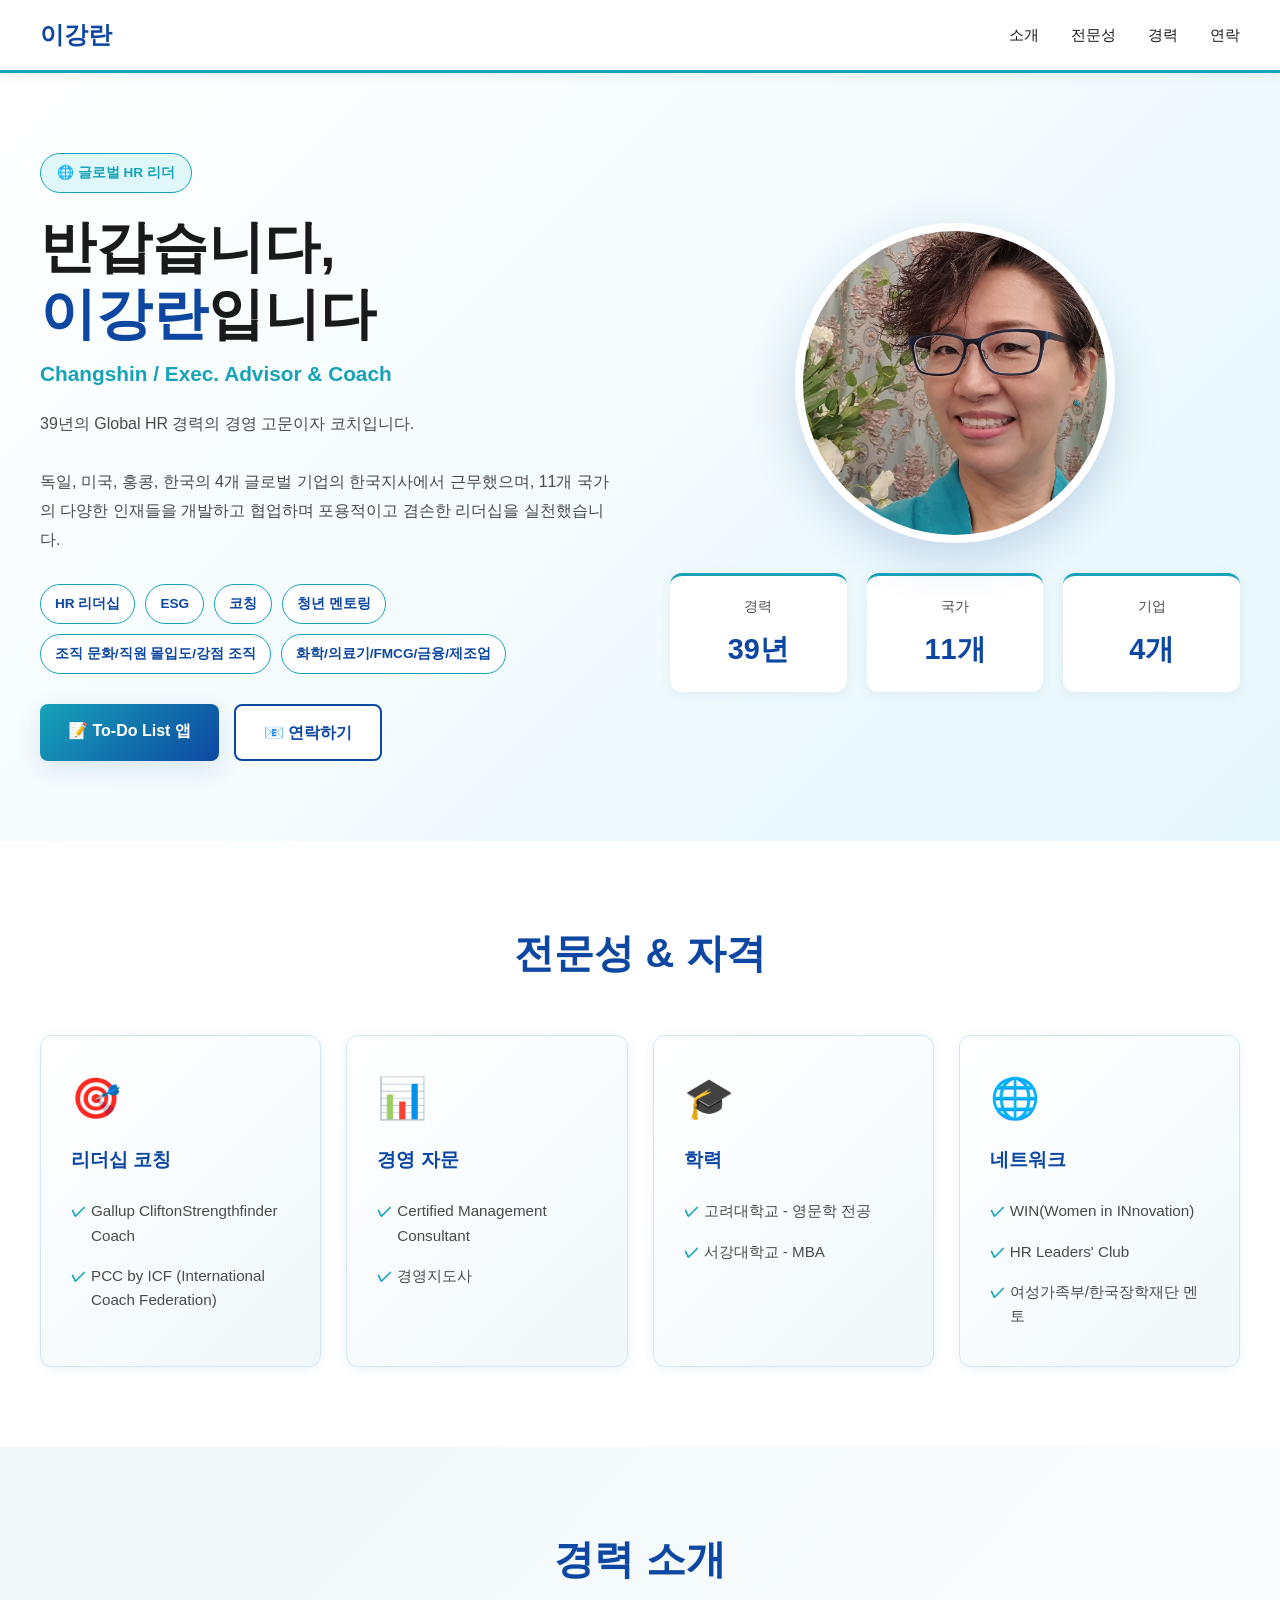
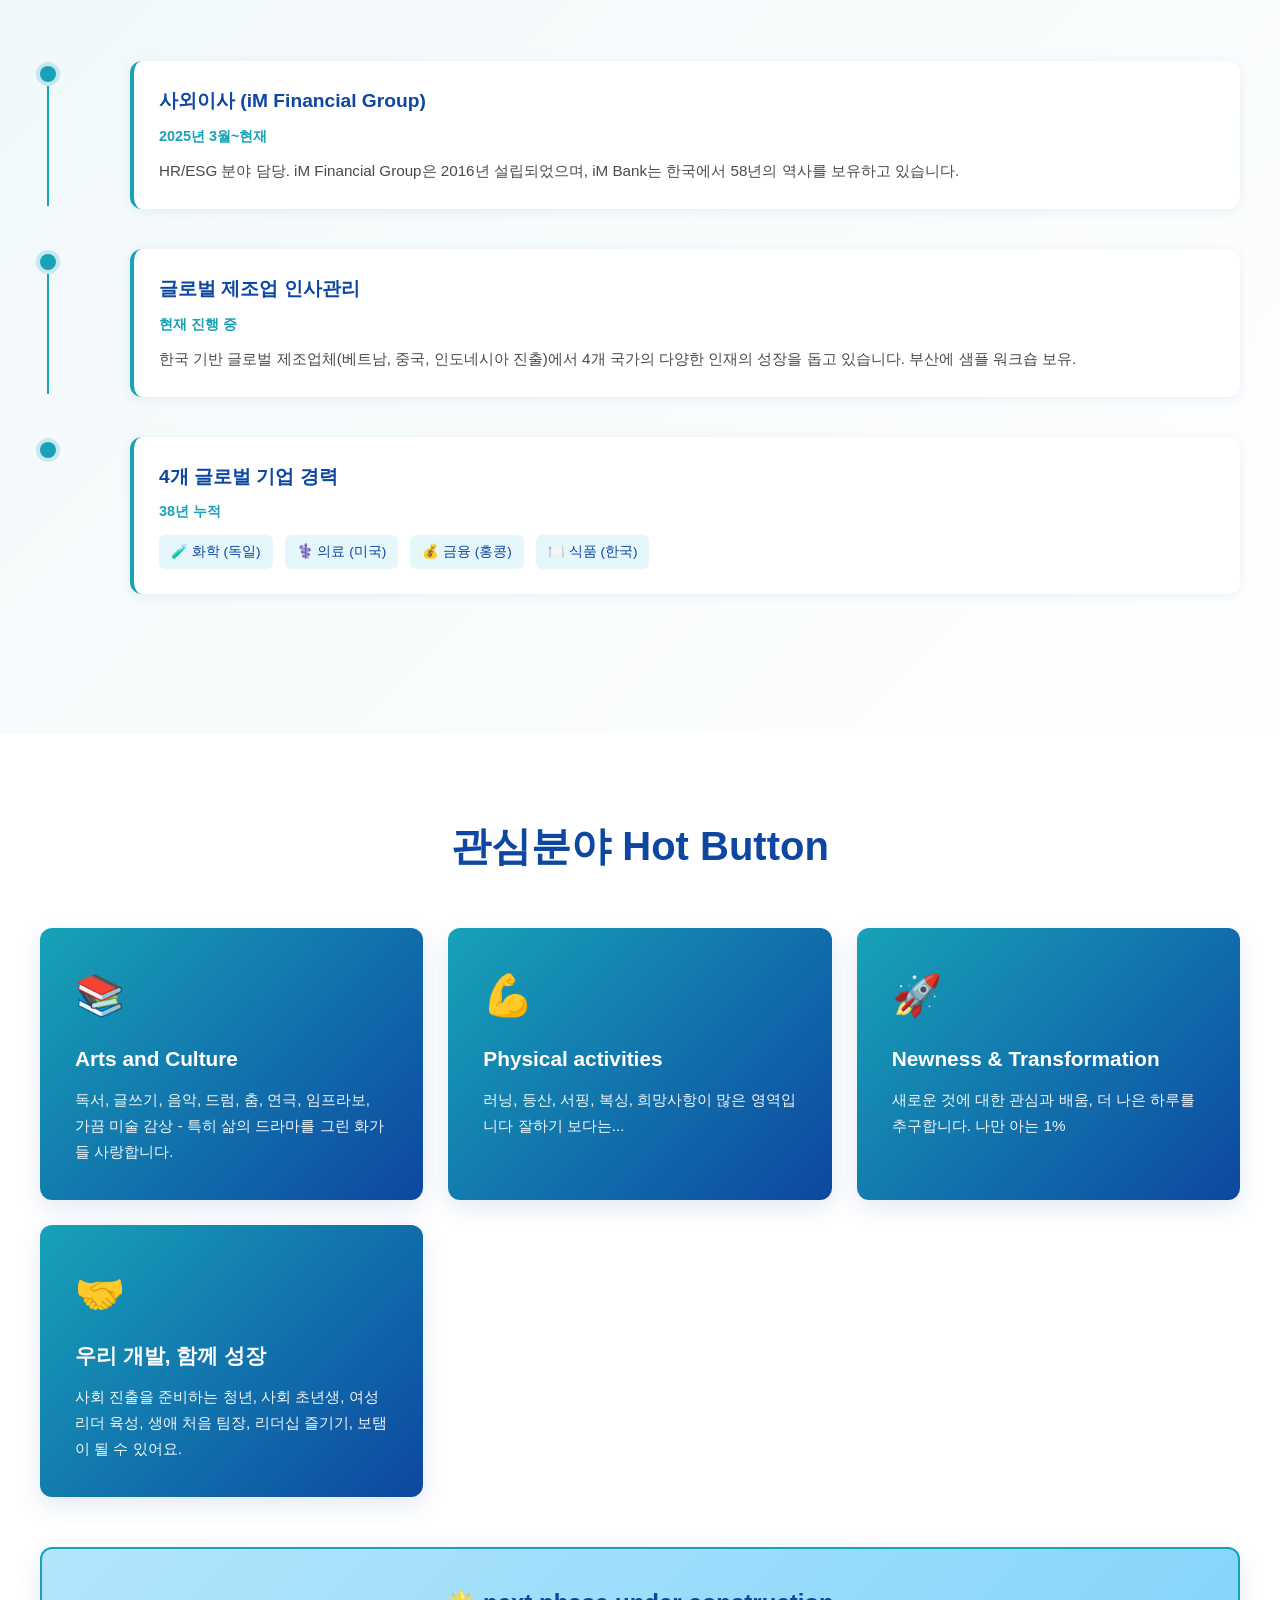
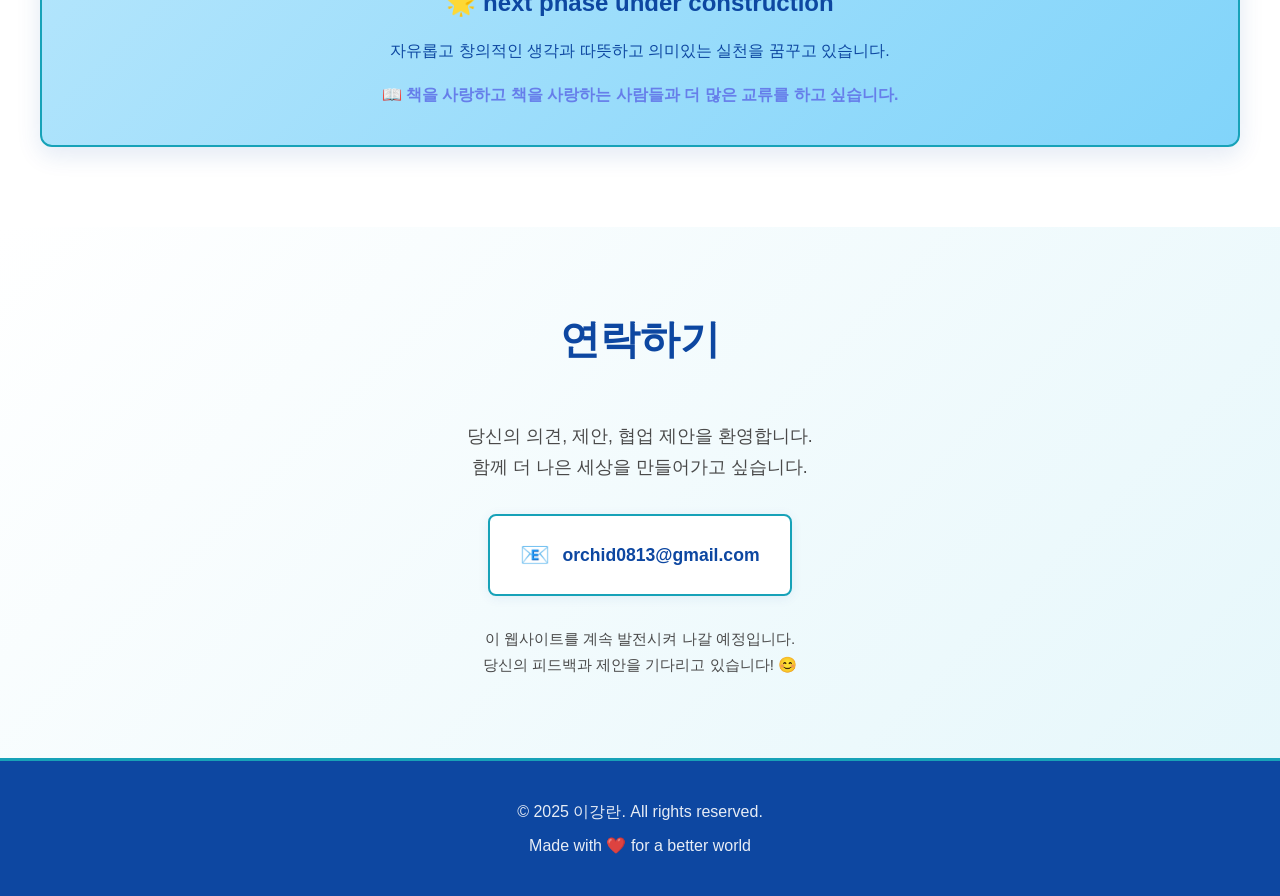
==== commit 55043169: "Update Korean text for clarity and accuracy" ====
--- a/index.html
+++ b/index.html
@@ -38,9 +38,9 @@
                     <p class="hero-subtitle">Changshin / Exec. Advisor & Coach</p>
                     
                     <p class="hero-description">
-                        38년의 국제 HR 경력을 보유한 경영 고문이자 코치입니다.
+                        39년의 Global HR 경력의 경영 고문이자 코치입니다.
                         <br><br>
-                        독일, 미국, 홍콩, 한국의 4개 글로벌 기업에서 근무했으며, 
+                        독일, 미국, 홍콩, 한국의 4개 글로벌 기업의 한국지사에서 근무했으며, 
                         11개 국가의 다양한 인재들을 개발하고 협업하며 포용적이고 겸손한 리더십을 실천했습니다.
                     </p>
 
@@ -104,7 +104,7 @@
                         <h3>경영 자문</h3>
                         <ul>
                             <li>Certified Management Consultant</li>
-                            <li>한국 정부 공인</li>
+                            <li>경영지도사</li>
                         </ul>
                     </div>
 
@@ -121,9 +121,9 @@
                         <div class="expertise-icon">🌐</div>
                         <h3>네트워크</h3>
                         <ul>
-                            <li>여성 사회 네트워크</li>
-                            <li>HR 학회</li>
-                            <li>자원봉사 멘토 그룹</li>
+                            <li>WIN(Women in INnovation)</li>
+                            <li>HR Leaders' Club</li>
+                            <li>여성가족부/한국장학재단 멘토</li>
                         </ul>
                     </div>
                 </div>
@@ -155,7 +155,7 @@
                             <p class="timeline-date">현재 진행 중</p>
                             <p class="timeline-desc">
                                 한국 기반 글로벌 제조업체(베트남, 중국, 인도네시아 진출)에서 
-                                11개 국가의 다양한 인력을 관리 및 협업 중입니다. 부산에 샘플 워크숍 보유.
+                                4개 국가의 다양한 인재의 성장을 돕고 있습니다. 부산에 샘플 워크숍 보유.
                             </p>
                         </div>
                     </div>
@@ -186,7 +186,7 @@
                     <div class="interest-card">
                         <div class="interest-icon">📚</div>
                         <h3>Arts and Culture</h3>
-                        <p>독서, 글쓰기, 음악, 드럼, 춤, 연극, 임프라보, 가끔 미술 감상 - 특히 삶의 드라마를 그린 화가들을 사랑합니다.</p>
+                        <p>독서, 글쓰기, 음악, 드럼, 춤, 연극, 임프라보, 가끔 미술 감상 - 특히 삶의 드라마를 그린 화가들 사랑합니다.</p>
                     </div>
 
                     <div class="interest-card">
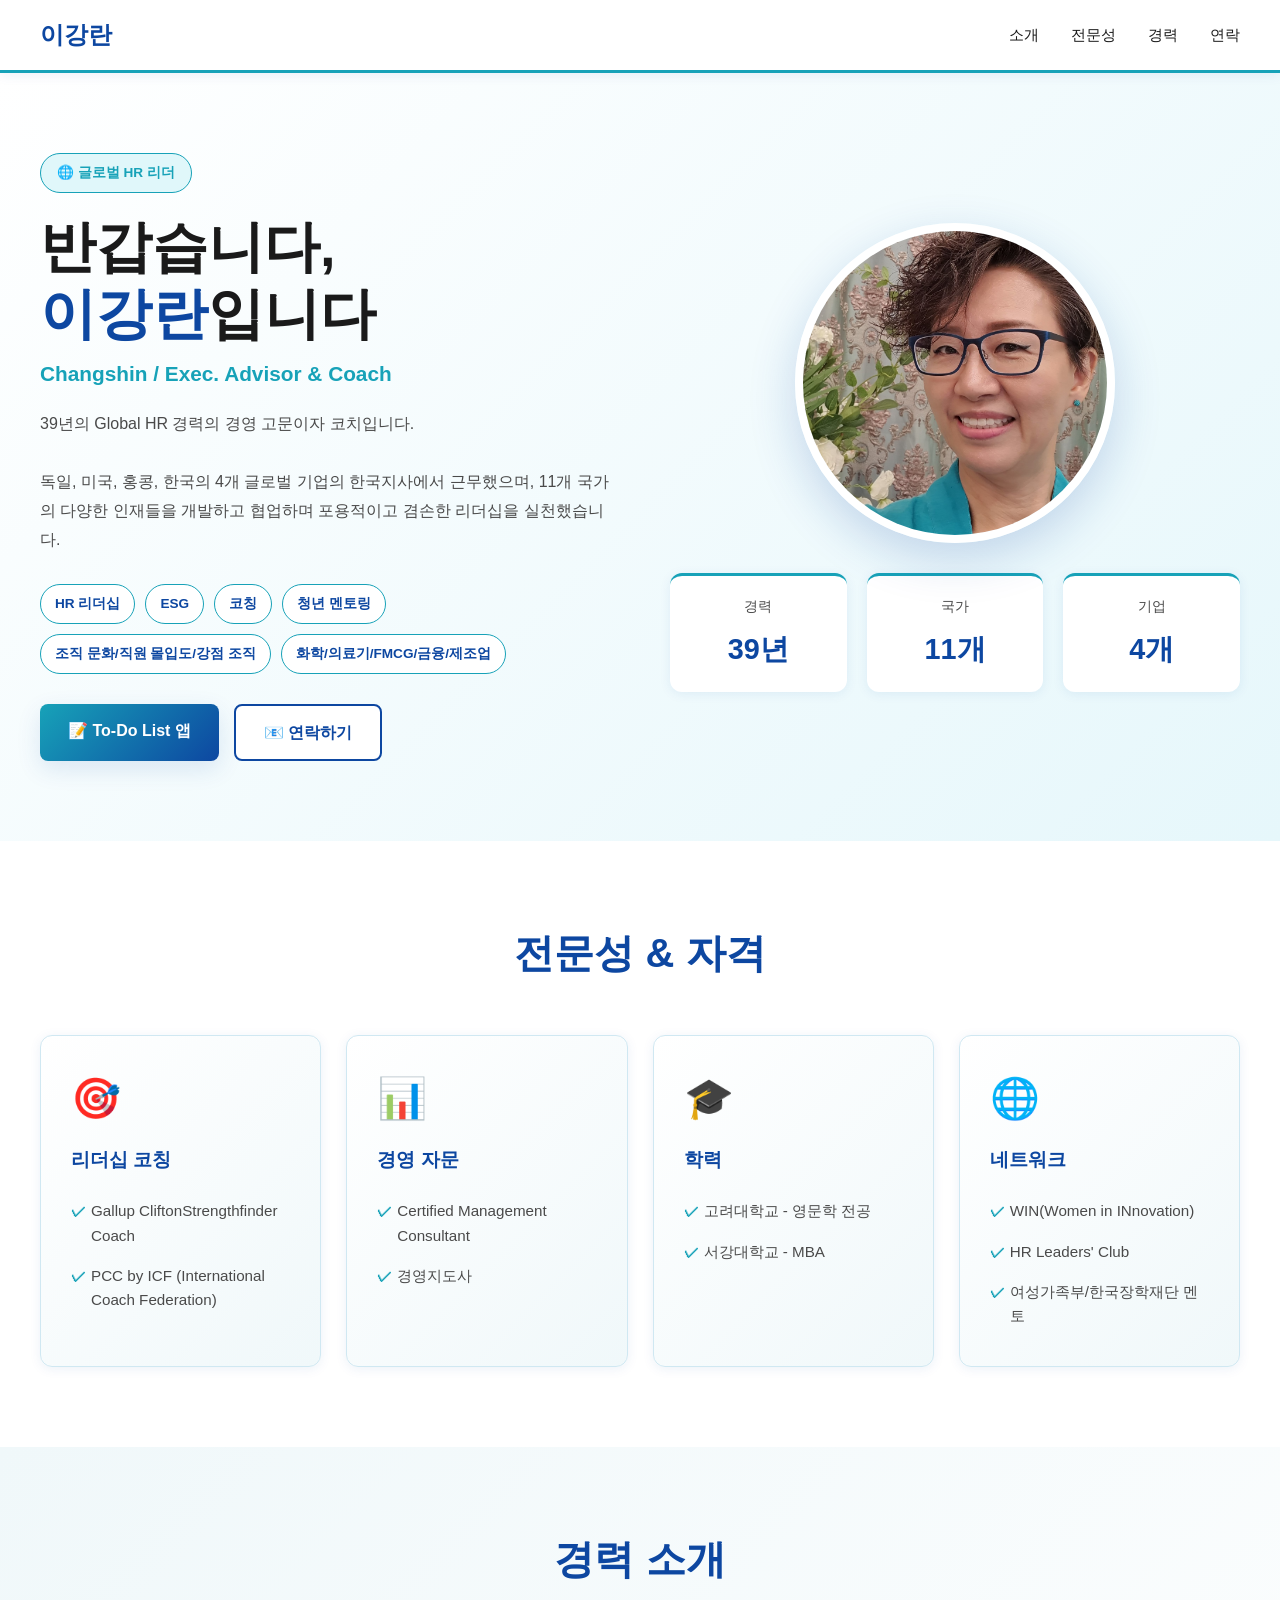
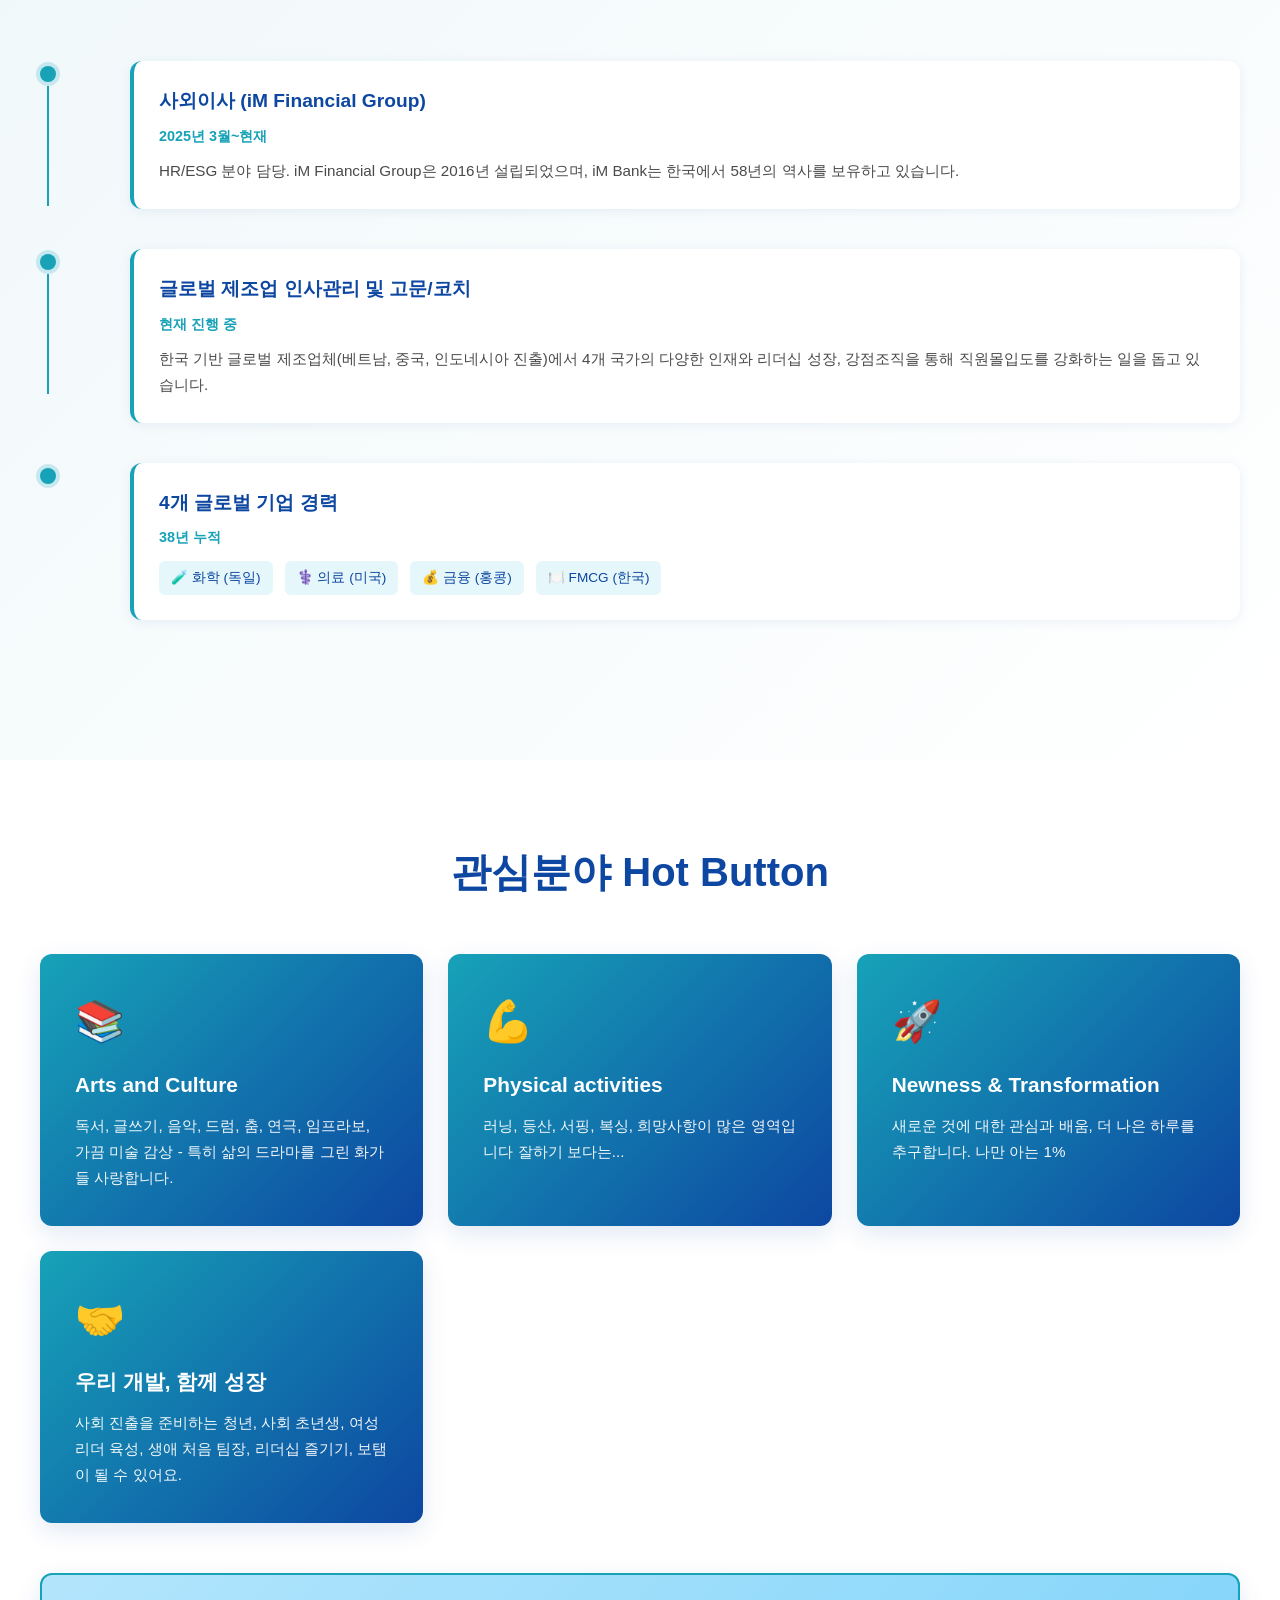
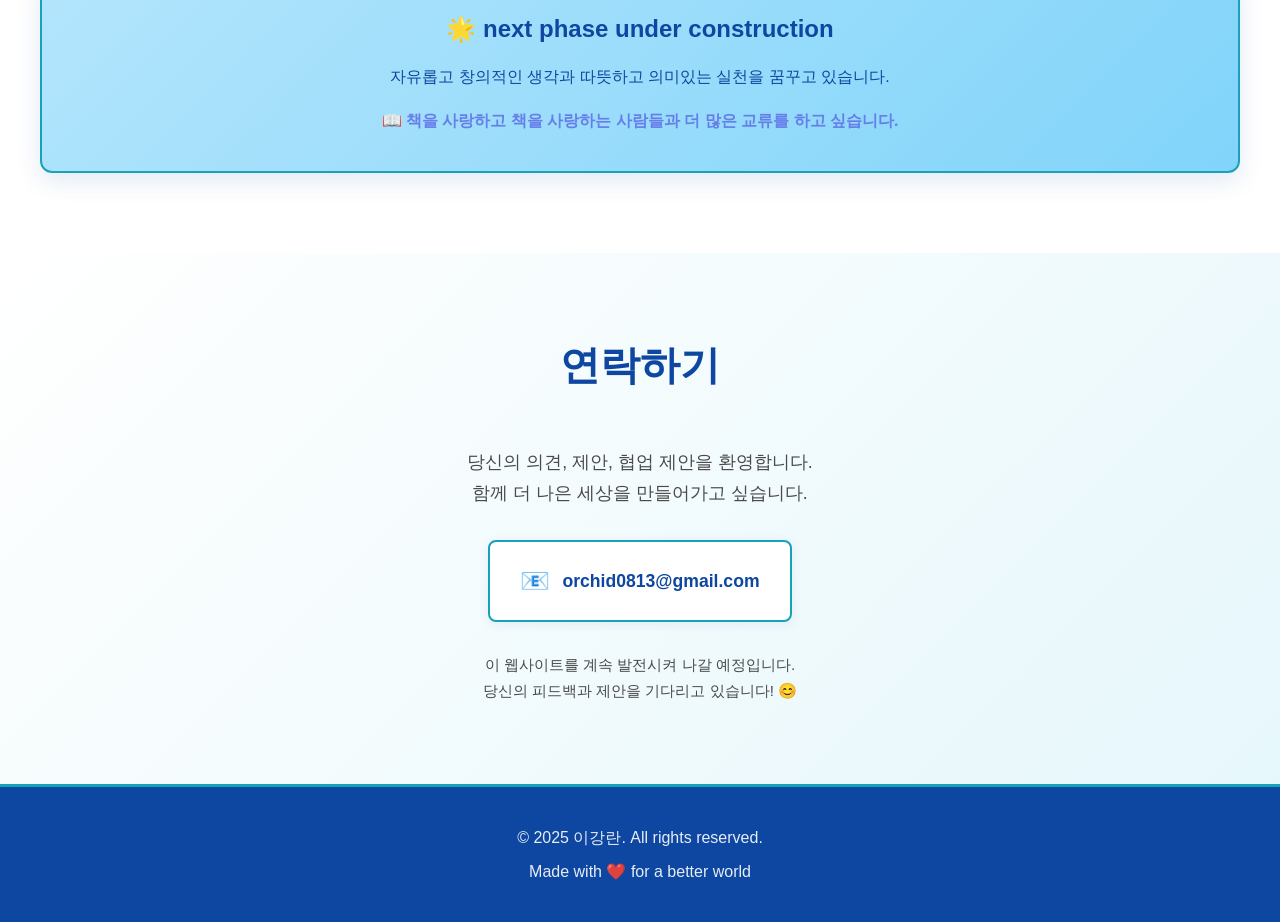
==== commit 1cd9fa2b: "Fix typos in index.html Corrected typos in the title and timeline content, and updated industry desc" ====
--- a/index.html
+++ b/index.html
@@ -3,7 +3,7 @@
 <head>
     <meta charset="UTF-8">
     <meta name="viewport" content="width=device-width, initial-scale=1.0">
-    <title>이강란 - Changshin / Executive Advisor & Coach</title>
+    <title>이강란 - Changshin / Execytuve Advisor & Coach</title>
     <link rel="stylesheet" href="style.css">
 </head>
 <body>
@@ -151,11 +151,11 @@
                     <div class="timeline-item">
                         <div class="timeline-dot"></div>
                         <div class="timeline-content">
-                            <h3>글로벌 제조업 인사관리</h3>
+                            <h3>글로벌 제조업 인사관리 및 고문/코치</h3>
                             <p class="timeline-date">현재 진행 중</p>
                             <p class="timeline-desc">
                                 한국 기반 글로벌 제조업체(베트남, 중국, 인도네시아 진출)에서 
-                                4개 국가의 다양한 인재의 성장을 돕고 있습니다. 부산에 샘플 워크숍 보유.
+                                4개 국가의 다양한 인재와 리더십 성장, 강점조직을 통해 직원몰입도를 강화하는 일을 돕고 있습니다.  
                             </p>
                         </div>
                     </div>
@@ -169,7 +169,7 @@
                                 <span class="industry">🧪 화학 (독일)</span>
                                 <span class="industry">⚕️ 의료 (미국)</span>
                                 <span class="industry">💰 금융 (홍콩)</span>
-                                <span class="industry">🍽️ 식품 (한국)</span>
+                                <span class="industry">🍽️ FMCG (한국)</span>
                             </div>
                         </div>
                     </div>
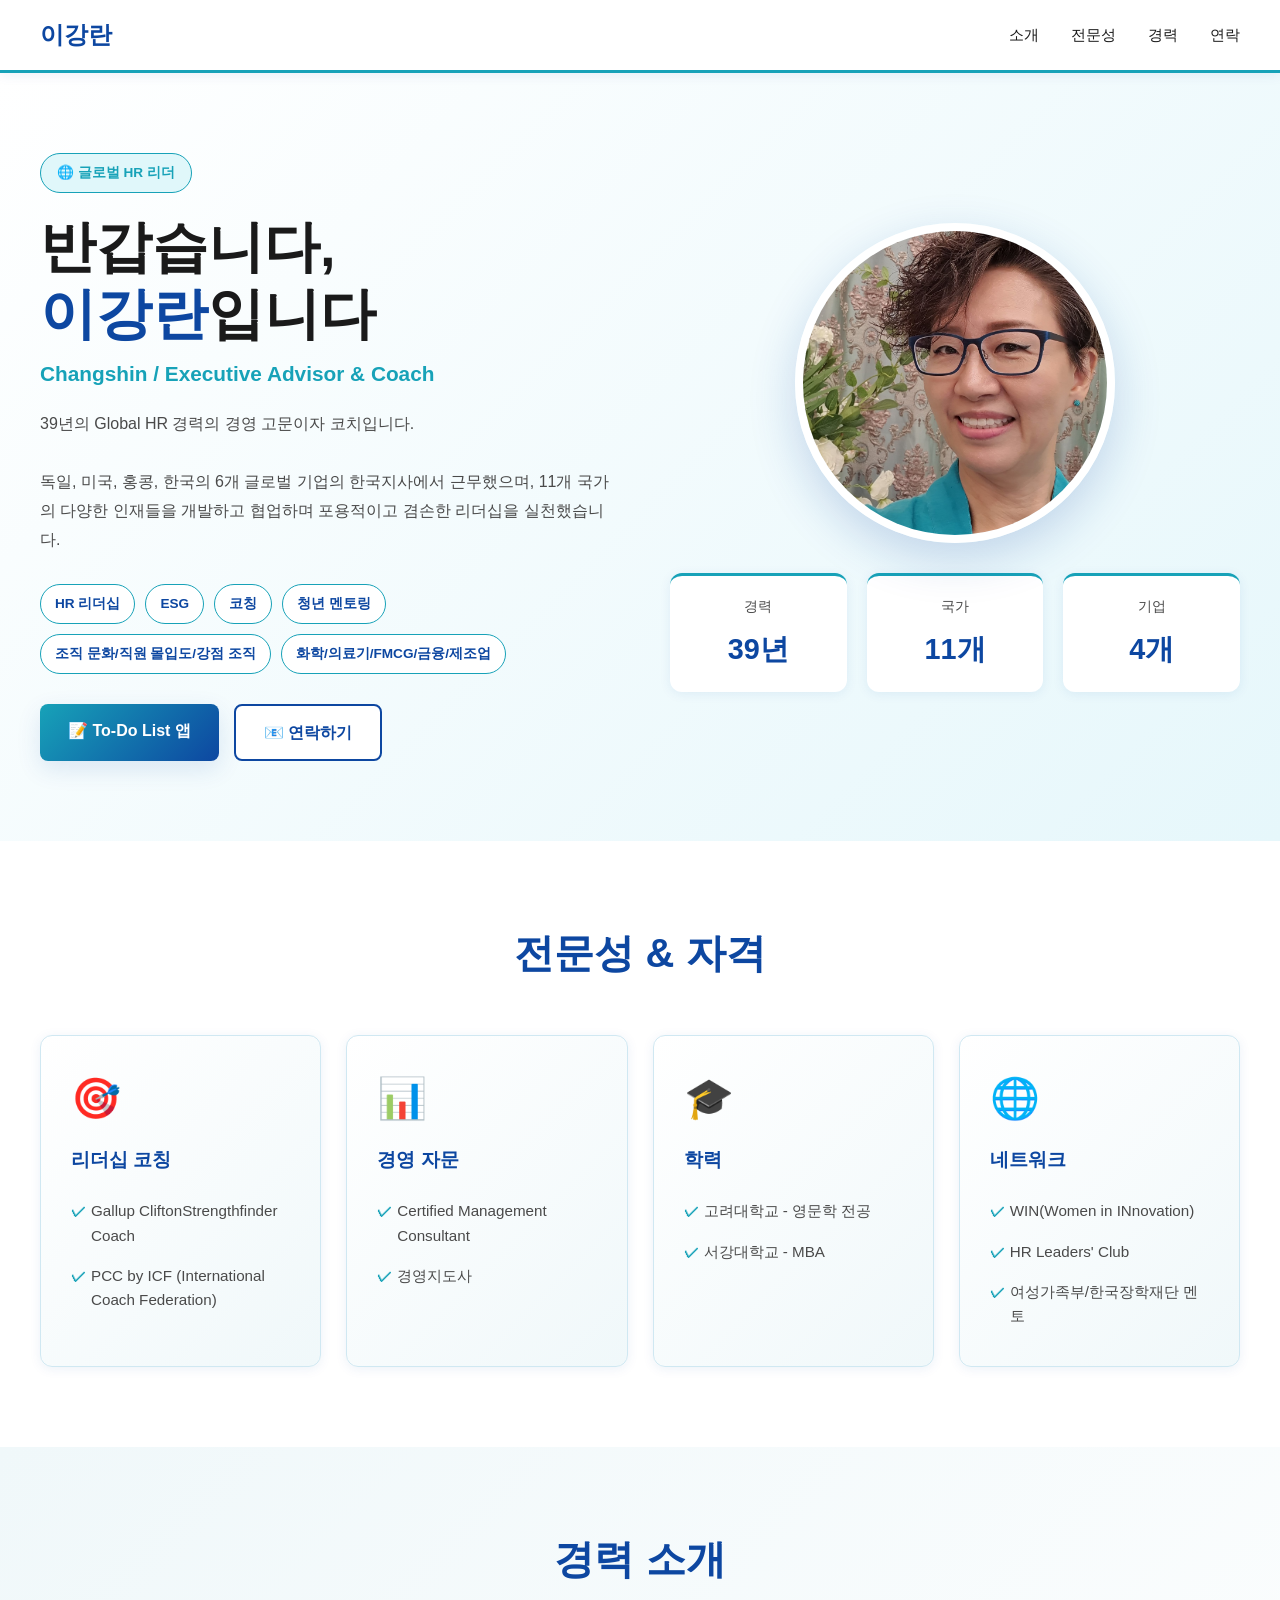
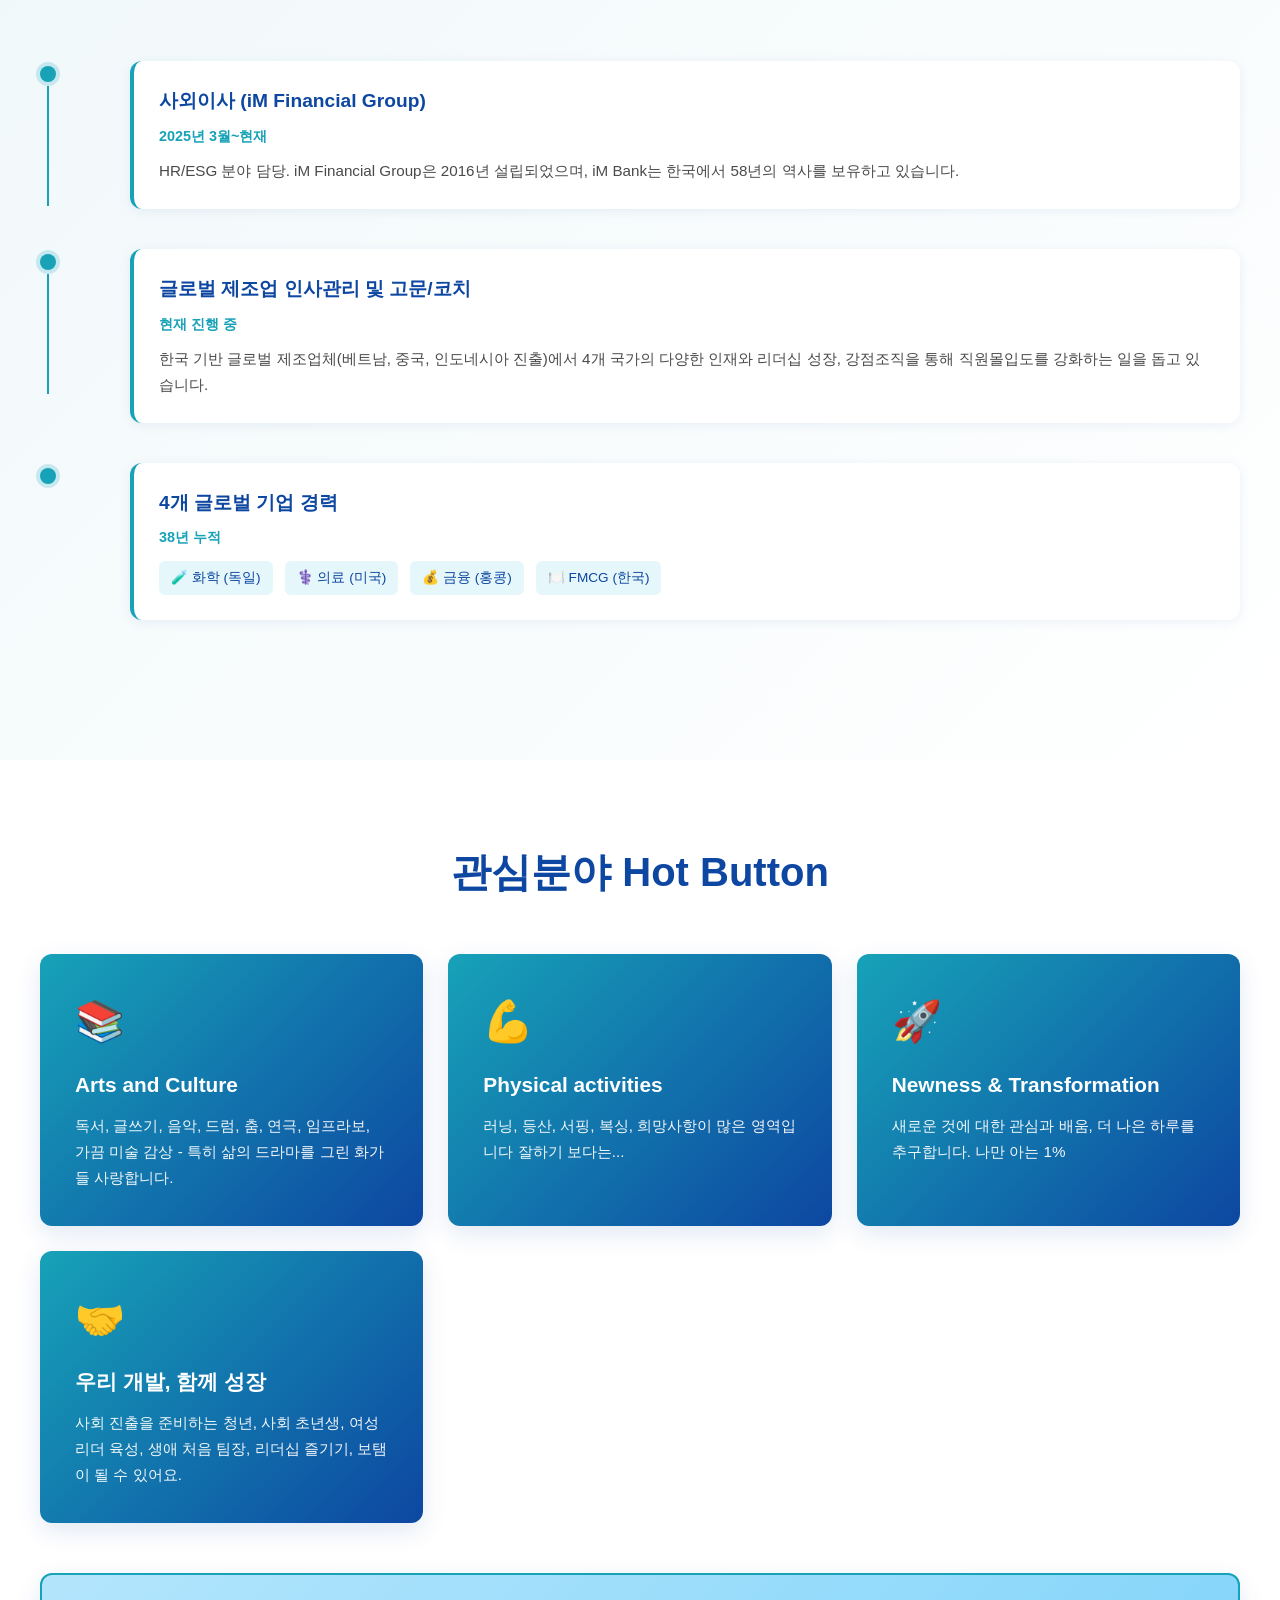
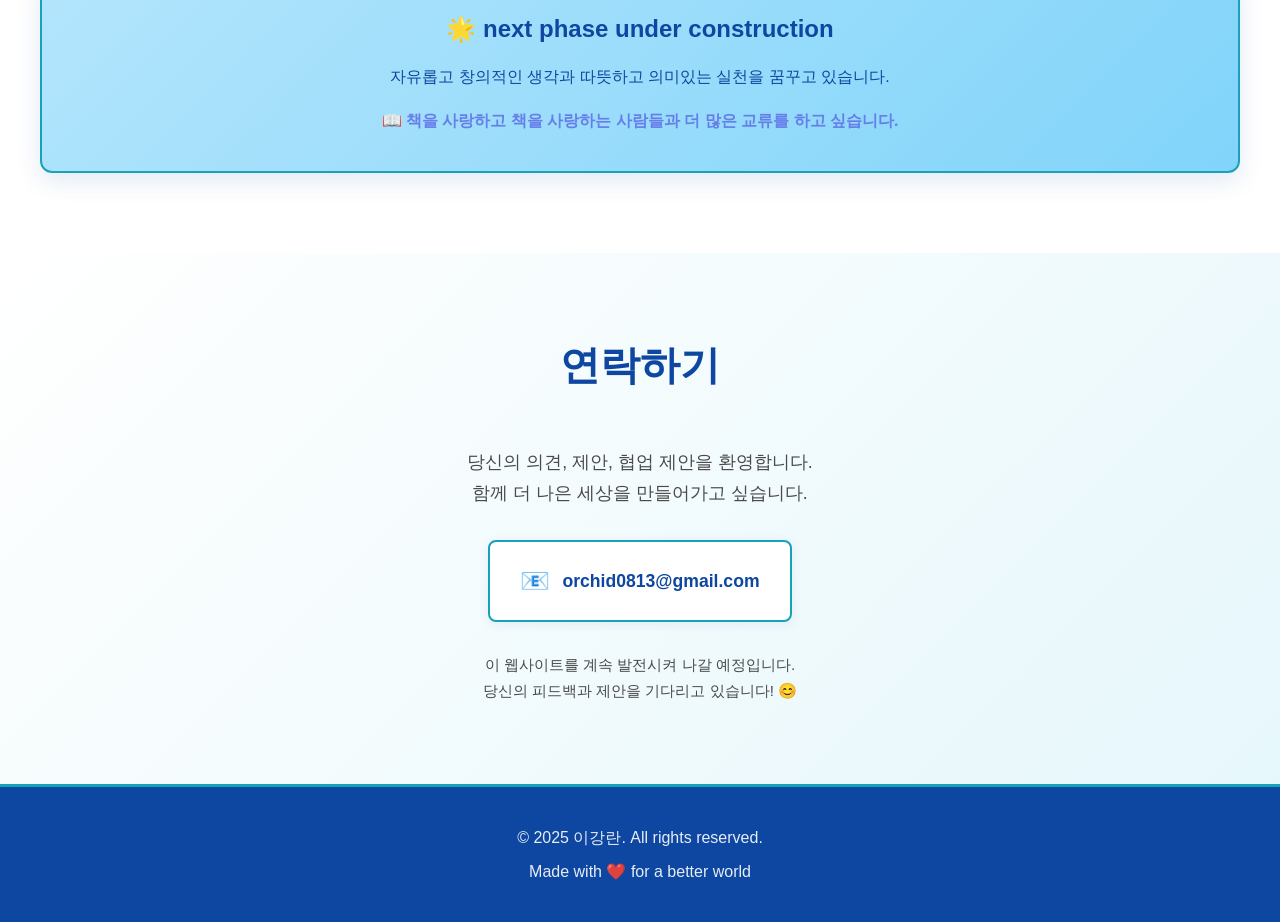
==== commit 17324093: "Correct job title and update company count" ====
--- a/index.html
+++ b/index.html
@@ -35,12 +35,12 @@
                         <span class="highlight">이강란</span>입니다
                     </h1>
                     
-                    <p class="hero-subtitle">Changshin / Exec. Advisor & Coach</p>
+                    <p class="hero-subtitle">Changshin / Executive Advisor & Coach</p>
                     
                     <p class="hero-description">
                         39년의 Global HR 경력의 경영 고문이자 코치입니다.
                         <br><br>
-                        독일, 미국, 홍콩, 한국의 4개 글로벌 기업의 한국지사에서 근무했으며, 
+                        독일, 미국, 홍콩, 한국의 6개 글로벌 기업의 한국지사에서 근무했으며, 
                         11개 국가의 다양한 인재들을 개발하고 협업하며 포용적이고 겸손한 리더십을 실천했습니다.
                     </p>
 
